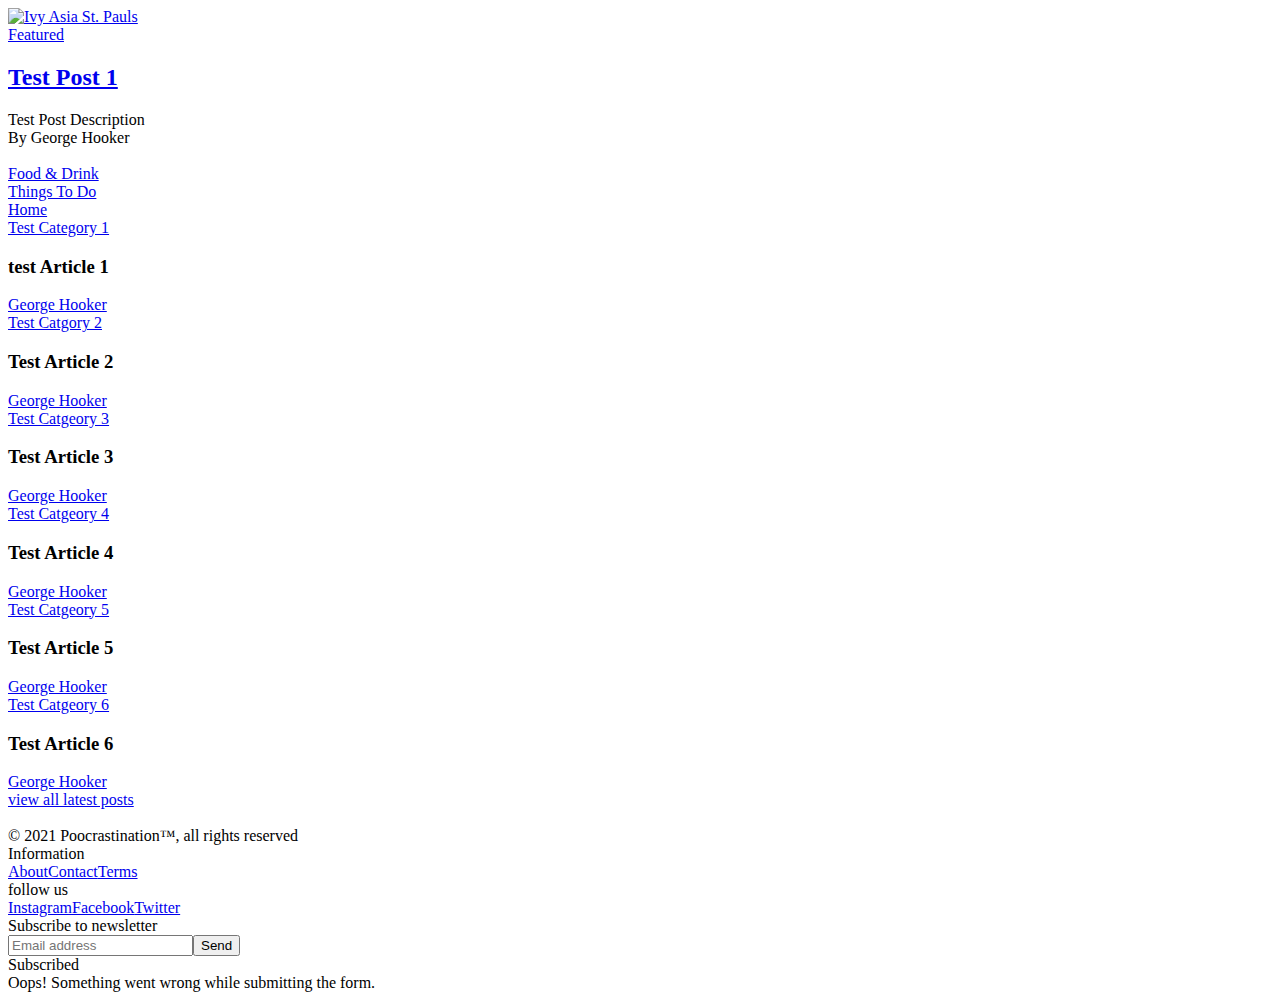
==== index.html @ 6a8b9008 "Add files via upload" ====
<!DOCTYPE html><!-- This site was created in Webflow. http://www.webflow.com --><!-- Last Published: Wed Jun 30 2021 23:43:27 GMT+0000 (Coordinated Universal Time) --><html data-wf-domain="poocrastination.webflow.io" data-wf-page="60dcc62a0e723ad956ff7307" data-wf-site="60dcc62a0e723a8a96ff7304" data-wf-status="1"><head><meta charset="utf-8"/><title>Blog template - Webflow HTML website template</title><meta content="width=device-width, initial-scale=1" name="viewport"/><meta content="Webflow" name="generator"/><link href="poocrastination.webflow.080661deb.css" rel="stylesheet" type="text/css"/><script src="https://ajax.googleapis.com/ajax/libs/webfont/1.6.26/webfont.js" type="text/javascript"></script><script type="text/javascript">WebFont.load({  google: {    families: ["Tenor Sans:regular","Source Serif Pro:regular,700","Libre Franklin:regular,600"]  }});</script><!--[if lt IE 9]><script src="https://cdnjs.cloudflare.com/ajax/libs/html5shiv/3.7.3/html5shiv.min.js" type="text/javascript"></script><![endif]--><script type="text/javascript">!function(o,c){var n=c.documentElement,t=" w-mod-";n.className+=t+"js",("ontouchstart"in o||o.DocumentTouch&&c instanceof DocumentTouch)&&(n.className+=t+"touch")}(window,document);</script><link href="https://uploads-ssl.webflow.com/60dcc62a0e723a8a96ff7304/60dcc62a0e723a8570ff733c_icon.jpg" rel="shortcut icon" type="image/x-icon"/><link href="https://uploads-ssl.webflow.com/60dcc62a0e723a8a96ff7304/60dcc62a0e723a992cff733b_webclip.jpg" rel="apple-touch-icon"/><style>
  body {
  -moz-font-feature-settings: "liga" on;
  -moz-osx-font-smoothing: grayscale;
  -webkit-font-smoothing: antialiased;
  font-feature-settings: "liga" on;
  text-rendering: optimizeLegibility;
}
</style></head><body class="body"><div class="top-post"><div class="container"><div class="posts-wrapper cc-top-post"><div class="w-dyn-list"><div role="list" class="w-dyn-items"><div role="listitem" class="top-post-item w-dyn-item"><a href="/posts/japan-house-opens" class="top-post-image w-inline-block"><img sizes="(max-width: 479px) 92vw, (max-width: 703px) 91vw, (max-width: 991px) 640px, 541.328125px" srcset="https://uploads-ssl.webflow.com/60dcc62a0e723a8a96ff7304/60dcc62a0e723a03a2ff733a_IvyAsia1-p-500.jpeg 500w, https://uploads-ssl.webflow.com/60dcc62a0e723a8a96ff7304/60dcc62a0e723a03a2ff733a_IvyAsia1.jpg 640w" src="https://uploads-ssl.webflow.com/60dcc62a0e723a8a96ff7304/60dcc62a0e723a03a2ff733a_IvyAsia1.jpg" alt="Ivy Asia St. Pauls" class="post-image"/></a><div class="top-post-text"><a href="#" class="category-link">Featured</a><a href="/posts/japan-house-opens" class="top-post-link-block w-inline-block"><h2 class="h2">Test Post 1</h2></a><div class="post-short-text">Test Post Description</div><div class="post-author-text"><div class="post-author cc-top-margin">By George Hooker</div></div></div></div></div></div></div></div><div data-collapse="medium" data-animation="default" data-duration="400" role="banner" class="navigation-2 w-nav"><div class="navigation-container-2"><a href="https://poocrastination.webflow.io" class="logo w-inline-block"><img src="https://uploads-ssl.webflow.com/60dcc62a0e723a8a96ff7304/60dce88c7015a21890e39d3d_Poocrastination-logo.png" width="251" sizes="(max-width: 479px) 60vw, 251px" srcset="https://uploads-ssl.webflow.com/60dcc62a0e723a8a96ff7304/60dce88c7015a21890e39d3d_Poocrastination-logo-p-500.png 500w, https://uploads-ssl.webflow.com/60dcc62a0e723a8a96ff7304/60dce88c7015a21890e39d3d_Poocrastination-logo.png 850w" alt="" class="image-logo"/></a><nav role="navigation" class="nav-menu-2 w-nav-menu"><a href="/about" class="navigation-link-2 w-inline-block"><div class="navigation-link-text-2">Food &amp; Drink</div></a><a href="/" aria-current="page" class="navigation-link-2 w-inline-block w--current"><div class="navigation-link-text-2">Things To Do</div></a><a href="/latest-posts" class="navigation-link-2 w-inline-block"><div class="navigation-link-text-2">Home</div></a></nav><div class="menu-button w-nav-button"><div class="icon-2 w-icon-nav-menu"></div></div></div></div></div><div class="separator"><div class="separator-container"><div class="line-color"></div></div></div><section id="cards-section" class="cards-section"><div class="centered-container w-container"><div class="cards-grid-container"><div id="w-node-_83752ef1-4dfc-49ae-f504-e3828f103bce-56ff7307"><div class="cards-image-mask"><img src="https://uploads-ssl.webflow.com/60dcc62a0e723a8a96ff7304/60dcc62a0e723aa7c1ff7321_image-small-2.jpg" sizes="(max-width: 767px) 92vw, 30vw" srcset="https://uploads-ssl.webflow.com/60dcc62a0e723a8a96ff7304/60dcc62a0e723aa7c1ff7321_image-small-2-p-500.jpeg 500w, https://uploads-ssl.webflow.com/60dcc62a0e723a8a96ff7304/60dcc62a0e723aa7c1ff7321_image-small-2-p-1080.jpeg 1080w, https://uploads-ssl.webflow.com/60dcc62a0e723a8a96ff7304/60dcc62a0e723aa7c1ff7321_image-small-2.jpg 1260w" alt="" class="cards-image"/><a href="#" class="category-link">Test Category 1</a><h3 class="heading-4">test Article 1</h3><a href="#" class="post-author">George Hooker</a></div></div><div id="w-node-_83752ef1-4dfc-49ae-f504-e3828f103bd5-56ff7307"><div class="cards-image-mask"><img src="https://uploads-ssl.webflow.com/60dcc62a0e723a8a96ff7304/60dcc62a0e723aa7c1ff7321_image-small-2.jpg" sizes="(max-width: 767px) 92vw, 30vw" srcset="https://uploads-ssl.webflow.com/60dcc62a0e723a8a96ff7304/60dcc62a0e723aa7c1ff7321_image-small-2-p-500.jpeg 500w, https://uploads-ssl.webflow.com/60dcc62a0e723a8a96ff7304/60dcc62a0e723aa7c1ff7321_image-small-2-p-1080.jpeg 1080w, https://uploads-ssl.webflow.com/60dcc62a0e723a8a96ff7304/60dcc62a0e723aa7c1ff7321_image-small-2.jpg 1260w" alt="" class="cards-image"/><a href="#" class="category-link">Test Catgory 2</a><h3 class="heading-4">Test Article 2</h3><a href="#" class="post-author">George Hooker</a></div></div><div id="w-node-_83752ef1-4dfc-49ae-f504-e3828f103bdc-56ff7307"><div class="cards-image-mask"><img src="https://uploads-ssl.webflow.com/60dcc62a0e723a8a96ff7304/60dcc62a0e723aa7c1ff7321_image-small-2.jpg" sizes="(max-width: 767px) 92vw, 30vw" srcset="https://uploads-ssl.webflow.com/60dcc62a0e723a8a96ff7304/60dcc62a0e723aa7c1ff7321_image-small-2-p-500.jpeg 500w, https://uploads-ssl.webflow.com/60dcc62a0e723a8a96ff7304/60dcc62a0e723aa7c1ff7321_image-small-2-p-1080.jpeg 1080w, https://uploads-ssl.webflow.com/60dcc62a0e723a8a96ff7304/60dcc62a0e723aa7c1ff7321_image-small-2.jpg 1260w" alt="" class="cards-image"/><a href="#" class="category-link">Test Catgeory 3</a><h3 class="heading-4">Test Article 3</h3><a href="#" class="post-author">George Hooker</a></div></div><div id="w-node-_28b370a0-cf46-4407-ecf3-55ed01f95457-56ff7307"><div class="cards-image-mask"><img src="https://uploads-ssl.webflow.com/60dcc62a0e723a8a96ff7304/60dcc62a0e723aa7c1ff7321_image-small-2.jpg" sizes="(max-width: 767px) 92vw, 30vw" srcset="https://uploads-ssl.webflow.com/60dcc62a0e723a8a96ff7304/60dcc62a0e723aa7c1ff7321_image-small-2-p-500.jpeg 500w, https://uploads-ssl.webflow.com/60dcc62a0e723a8a96ff7304/60dcc62a0e723aa7c1ff7321_image-small-2-p-1080.jpeg 1080w, https://uploads-ssl.webflow.com/60dcc62a0e723a8a96ff7304/60dcc62a0e723aa7c1ff7321_image-small-2.jpg 1260w" alt="" class="cards-image"/><a href="#" class="category-link">Test Catgeory 4</a><h3 class="heading-4">Test Article 4</h3><a href="#" class="post-author">George Hooker</a></div></div><div id="w-node-_514b933f-a474-4389-c34d-29e2836ff763-56ff7307"><div class="cards-image-mask"><img src="https://uploads-ssl.webflow.com/60dcc62a0e723a8a96ff7304/60dcc62a0e723aa7c1ff7321_image-small-2.jpg" sizes="(max-width: 767px) 92vw, 30vw" srcset="https://uploads-ssl.webflow.com/60dcc62a0e723a8a96ff7304/60dcc62a0e723aa7c1ff7321_image-small-2-p-500.jpeg 500w, https://uploads-ssl.webflow.com/60dcc62a0e723a8a96ff7304/60dcc62a0e723aa7c1ff7321_image-small-2-p-1080.jpeg 1080w, https://uploads-ssl.webflow.com/60dcc62a0e723a8a96ff7304/60dcc62a0e723aa7c1ff7321_image-small-2.jpg 1260w" alt="" class="cards-image"/><a href="#" class="category-link">Test Catgeory 5</a><h3 class="heading-4">Test Article 5</h3><a href="#" class="post-author">George Hooker</a></div></div><div id="w-node-_43a42bd7-e3af-5204-b5bc-c7f6e7f3ed0a-56ff7307"><div class="cards-image-mask"><img src="https://uploads-ssl.webflow.com/60dcc62a0e723a8a96ff7304/60dcc62a0e723aa7c1ff7321_image-small-2.jpg" sizes="(max-width: 767px) 92vw, 30vw" srcset="https://uploads-ssl.webflow.com/60dcc62a0e723a8a96ff7304/60dcc62a0e723aa7c1ff7321_image-small-2-p-500.jpeg 500w, https://uploads-ssl.webflow.com/60dcc62a0e723a8a96ff7304/60dcc62a0e723aa7c1ff7321_image-small-2-p-1080.jpeg 1080w, https://uploads-ssl.webflow.com/60dcc62a0e723a8a96ff7304/60dcc62a0e723aa7c1ff7321_image-small-2.jpg 1260w" alt="" class="cards-image"/><a href="#" class="category-link">Test Catgeory 6</a><h3 class="heading-4">Test Article 6</h3><a href="#" class="post-author">George Hooker</a></div></div></div></div><div class="container-2 w-container"><a href="/latest-posts" class="button w-button">view all latest posts</a></div></section><div class="separator"><div class="separator-container"><div class="line-color"></div></div></div><div class="footer"><div class="container-footer"><div class="container"><div class="top-section"><a href="#" class="logo cc-footer w-inline-block"><img src="https://uploads-ssl.webflow.com/60dcc62a0e723a8a96ff7304/60dce88c7015a21890e39d3d_Poocrastination-logo.png" width="296" sizes="(max-width: 479px) 69vw, (max-width: 767px) 43vw, 296px" srcset="https://uploads-ssl.webflow.com/60dcc62a0e723a8a96ff7304/60dce88c7015a21890e39d3d_Poocrastination-logo-p-500.png 500w, https://uploads-ssl.webflow.com/60dcc62a0e723a8a96ff7304/60dce88c7015a21890e39d3d_Poocrastination-logo.png 850w" alt="" class="logo"/></a><div class="footer-small-text">© 2021 Poocrastination™, all rights reserved</div></div></div><div class="separator-footer"><div class="separator-color footer-line"></div></div><div class="container"><div class="bottom"><div class="bottom-1"><div class="footer-categories"></div></div><div class="bottom-2"><div class="footer-links-container"><div class="footer-links"><div class="footer-title-text">Information</div><div class="footer-links-inner"><a href="/about" class="nav-link white">About</a><a href="http://blog-b132a3.webflow.io/about#contact" class="nav-link white">Contact</a><a href="#" class="nav-link white">Terms</a></div></div><div class="footer-links"><div class="footer-title-text">follow us</div><div class="footer-links-inner"><a href="#" class="nav-link white">Instagram</a><a href="#" class="nav-link white">Facebook</a><a href="#" class="nav-link white">Twitter</a></div></div><div class="footer-newsletter"><div class="footer-title-text">Subscribe to newsletter</div><div class="form-block w-form"><form id="email-form" name="email-form" data-name="Email Form" class="form"><input type="email" class="text-field w-input" maxlength="256" name="Email-3" data-name="Email 3" placeholder="Email address" id="Email-3" required=""/><input type="submit" value="Send" data-wait="Please wait..." class="submit-button w-button"/></form><div class="success-message w-form-done"><div class="text-block">Subscribed</div></div><div class="w-form-fail"><div>Oops! Something went wrong while submitting the form.</div></div></div></div></div></div></div></div></div></div></body></html>
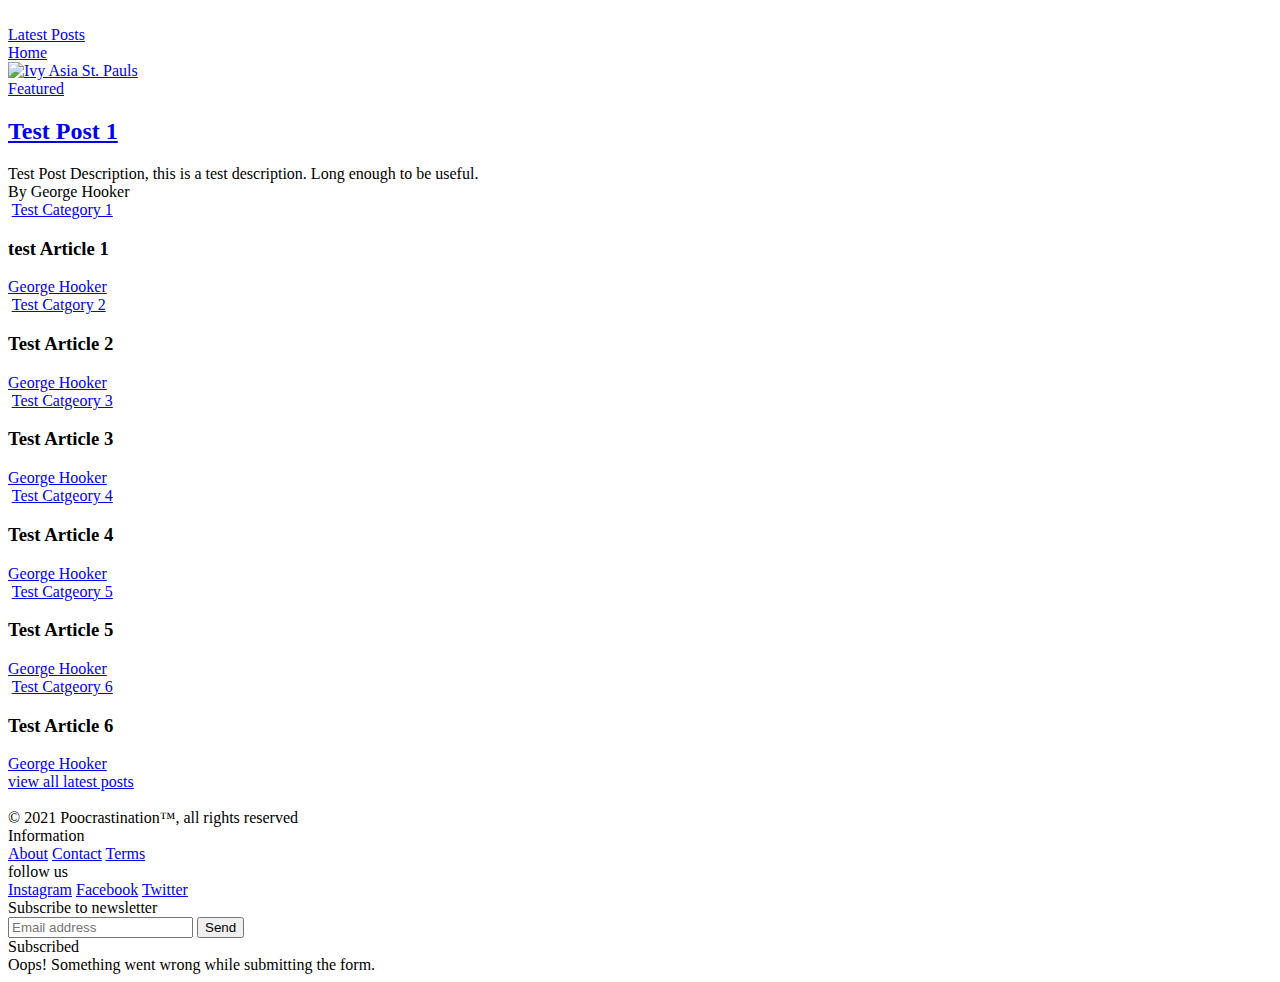
==== commit 495910b4: "Add files via upload" ====
--- a/index.html
+++ b/index.html
@@ -1,9 +1,212 @@
-<!DOCTYPE html><!-- This site was created in Webflow. http://www.webflow.com --><!-- Last Published: Wed Jun 30 2021 23:43:27 GMT+0000 (Coordinated Universal Time) --><html data-wf-domain="poocrastination.webflow.io" data-wf-page="60dcc62a0e723ad956ff7307" data-wf-site="60dcc62a0e723a8a96ff7304" data-wf-status="1"><head><meta charset="utf-8"/><title>Blog template - Webflow HTML website template</title><meta content="width=device-width, initial-scale=1" name="viewport"/><meta content="Webflow" name="generator"/><link href="poocrastination.webflow.080661deb.css" rel="stylesheet" type="text/css"/><script src="https://ajax.googleapis.com/ajax/libs/webfont/1.6.26/webfont.js" type="text/javascript"></script><script type="text/javascript">WebFont.load({  google: {    families: ["Tenor Sans:regular","Source Serif Pro:regular,700","Libre Franklin:regular,600"]  }});</script><!--[if lt IE 9]><script src="https://cdnjs.cloudflare.com/ajax/libs/html5shiv/3.7.3/html5shiv.min.js" type="text/javascript"></script><![endif]--><script type="text/javascript">!function(o,c){var n=c.documentElement,t=" w-mod-";n.className+=t+"js",("ontouchstart"in o||o.DocumentTouch&&c instanceof DocumentTouch)&&(n.className+=t+"touch")}(window,document);</script><link href="https://uploads-ssl.webflow.com/60dcc62a0e723a8a96ff7304/60dcc62a0e723a8570ff733c_icon.jpg" rel="shortcut icon" type="image/x-icon"/><link href="https://uploads-ssl.webflow.com/60dcc62a0e723a8a96ff7304/60dcc62a0e723a992cff733b_webclip.jpg" rel="apple-touch-icon"/><style>
-  body {
-  -moz-font-feature-settings: "liga" on;
-  -moz-osx-font-smoothing: grayscale;
-  -webkit-font-smoothing: antialiased;
-  font-feature-settings: "liga" on;
-  text-rendering: optimizeLegibility;
-}
-</style></head><body class="body"><div class="top-post"><div class="container"><div class="posts-wrapper cc-top-post"><div class="w-dyn-list"><div role="list" class="w-dyn-items"><div role="listitem" class="top-post-item w-dyn-item"><a href="/posts/japan-house-opens" class="top-post-image w-inline-block"><img sizes="(max-width: 479px) 92vw, (max-width: 703px) 91vw, (max-width: 991px) 640px, 541.328125px" srcset="https://uploads-ssl.webflow.com/60dcc62a0e723a8a96ff7304/60dcc62a0e723a03a2ff733a_IvyAsia1-p-500.jpeg 500w, https://uploads-ssl.webflow.com/60dcc62a0e723a8a96ff7304/60dcc62a0e723a03a2ff733a_IvyAsia1.jpg 640w" src="https://uploads-ssl.webflow.com/60dcc62a0e723a8a96ff7304/60dcc62a0e723a03a2ff733a_IvyAsia1.jpg" alt="Ivy Asia St. Pauls" class="post-image"/></a><div class="top-post-text"><a href="#" class="category-link">Featured</a><a href="/posts/japan-house-opens" class="top-post-link-block w-inline-block"><h2 class="h2">Test Post 1</h2></a><div class="post-short-text">Test Post Description</div><div class="post-author-text"><div class="post-author cc-top-margin">By George Hooker</div></div></div></div></div></div></div></div><div data-collapse="medium" data-animation="default" data-duration="400" role="banner" class="navigation-2 w-nav"><div class="navigation-container-2"><a href="https://poocrastination.webflow.io" class="logo w-inline-block"><img src="https://uploads-ssl.webflow.com/60dcc62a0e723a8a96ff7304/60dce88c7015a21890e39d3d_Poocrastination-logo.png" width="251" sizes="(max-width: 479px) 60vw, 251px" srcset="https://uploads-ssl.webflow.com/60dcc62a0e723a8a96ff7304/60dce88c7015a21890e39d3d_Poocrastination-logo-p-500.png 500w, https://uploads-ssl.webflow.com/60dcc62a0e723a8a96ff7304/60dce88c7015a21890e39d3d_Poocrastination-logo.png 850w" alt="" class="image-logo"/></a><nav role="navigation" class="nav-menu-2 w-nav-menu"><a href="/about" class="navigation-link-2 w-inline-block"><div class="navigation-link-text-2">Food &amp; Drink</div></a><a href="/" aria-current="page" class="navigation-link-2 w-inline-block w--current"><div class="navigation-link-text-2">Things To Do</div></a><a href="/latest-posts" class="navigation-link-2 w-inline-block"><div class="navigation-link-text-2">Home</div></a></nav><div class="menu-button w-nav-button"><div class="icon-2 w-icon-nav-menu"></div></div></div></div></div><div class="separator"><div class="separator-container"><div class="line-color"></div></div></div><section id="cards-section" class="cards-section"><div class="centered-container w-container"><div class="cards-grid-container"><div id="w-node-_83752ef1-4dfc-49ae-f504-e3828f103bce-56ff7307"><div class="cards-image-mask"><img src="https://uploads-ssl.webflow.com/60dcc62a0e723a8a96ff7304/60dcc62a0e723aa7c1ff7321_image-small-2.jpg" sizes="(max-width: 767px) 92vw, 30vw" srcset="https://uploads-ssl.webflow.com/60dcc62a0e723a8a96ff7304/60dcc62a0e723aa7c1ff7321_image-small-2-p-500.jpeg 500w, https://uploads-ssl.webflow.com/60dcc62a0e723a8a96ff7304/60dcc62a0e723aa7c1ff7321_image-small-2-p-1080.jpeg 1080w, https://uploads-ssl.webflow.com/60dcc62a0e723a8a96ff7304/60dcc62a0e723aa7c1ff7321_image-small-2.jpg 1260w" alt="" class="cards-image"/><a href="#" class="category-link">Test Category 1</a><h3 class="heading-4">test Article 1</h3><a href="#" class="post-author">George Hooker</a></div></div><div id="w-node-_83752ef1-4dfc-49ae-f504-e3828f103bd5-56ff7307"><div class="cards-image-mask"><img src="https://uploads-ssl.webflow.com/60dcc62a0e723a8a96ff7304/60dcc62a0e723aa7c1ff7321_image-small-2.jpg" sizes="(max-width: 767px) 92vw, 30vw" srcset="https://uploads-ssl.webflow.com/60dcc62a0e723a8a96ff7304/60dcc62a0e723aa7c1ff7321_image-small-2-p-500.jpeg 500w, https://uploads-ssl.webflow.com/60dcc62a0e723a8a96ff7304/60dcc62a0e723aa7c1ff7321_image-small-2-p-1080.jpeg 1080w, https://uploads-ssl.webflow.com/60dcc62a0e723a8a96ff7304/60dcc62a0e723aa7c1ff7321_image-small-2.jpg 1260w" alt="" class="cards-image"/><a href="#" class="category-link">Test Catgory 2</a><h3 class="heading-4">Test Article 2</h3><a href="#" class="post-author">George Hooker</a></div></div><div id="w-node-_83752ef1-4dfc-49ae-f504-e3828f103bdc-56ff7307"><div class="cards-image-mask"><img src="https://uploads-ssl.webflow.com/60dcc62a0e723a8a96ff7304/60dcc62a0e723aa7c1ff7321_image-small-2.jpg" sizes="(max-width: 767px) 92vw, 30vw" srcset="https://uploads-ssl.webflow.com/60dcc62a0e723a8a96ff7304/60dcc62a0e723aa7c1ff7321_image-small-2-p-500.jpeg 500w, https://uploads-ssl.webflow.com/60dcc62a0e723a8a96ff7304/60dcc62a0e723aa7c1ff7321_image-small-2-p-1080.jpeg 1080w, https://uploads-ssl.webflow.com/60dcc62a0e723a8a96ff7304/60dcc62a0e723aa7c1ff7321_image-small-2.jpg 1260w" alt="" class="cards-image"/><a href="#" class="category-link">Test Catgeory 3</a><h3 class="heading-4">Test Article 3</h3><a href="#" class="post-author">George Hooker</a></div></div><div id="w-node-_28b370a0-cf46-4407-ecf3-55ed01f95457-56ff7307"><div class="cards-image-mask"><img src="https://uploads-ssl.webflow.com/60dcc62a0e723a8a96ff7304/60dcc62a0e723aa7c1ff7321_image-small-2.jpg" sizes="(max-width: 767px) 92vw, 30vw" srcset="https://uploads-ssl.webflow.com/60dcc62a0e723a8a96ff7304/60dcc62a0e723aa7c1ff7321_image-small-2-p-500.jpeg 500w, https://uploads-ssl.webflow.com/60dcc62a0e723a8a96ff7304/60dcc62a0e723aa7c1ff7321_image-small-2-p-1080.jpeg 1080w, https://uploads-ssl.webflow.com/60dcc62a0e723a8a96ff7304/60dcc62a0e723aa7c1ff7321_image-small-2.jpg 1260w" alt="" class="cards-image"/><a href="#" class="category-link">Test Catgeory 4</a><h3 class="heading-4">Test Article 4</h3><a href="#" class="post-author">George Hooker</a></div></div><div id="w-node-_514b933f-a474-4389-c34d-29e2836ff763-56ff7307"><div class="cards-image-mask"><img src="https://uploads-ssl.webflow.com/60dcc62a0e723a8a96ff7304/60dcc62a0e723aa7c1ff7321_image-small-2.jpg" sizes="(max-width: 767px) 92vw, 30vw" srcset="https://uploads-ssl.webflow.com/60dcc62a0e723a8a96ff7304/60dcc62a0e723aa7c1ff7321_image-small-2-p-500.jpeg 500w, https://uploads-ssl.webflow.com/60dcc62a0e723a8a96ff7304/60dcc62a0e723aa7c1ff7321_image-small-2-p-1080.jpeg 1080w, https://uploads-ssl.webflow.com/60dcc62a0e723a8a96ff7304/60dcc62a0e723aa7c1ff7321_image-small-2.jpg 1260w" alt="" class="cards-image"/><a href="#" class="category-link">Test Catgeory 5</a><h3 class="heading-4">Test Article 5</h3><a href="#" class="post-author">George Hooker</a></div></div><div id="w-node-_43a42bd7-e3af-5204-b5bc-c7f6e7f3ed0a-56ff7307"><div class="cards-image-mask"><img src="https://uploads-ssl.webflow.com/60dcc62a0e723a8a96ff7304/60dcc62a0e723aa7c1ff7321_image-small-2.jpg" sizes="(max-width: 767px) 92vw, 30vw" srcset="https://uploads-ssl.webflow.com/60dcc62a0e723a8a96ff7304/60dcc62a0e723aa7c1ff7321_image-small-2-p-500.jpeg 500w, https://uploads-ssl.webflow.com/60dcc62a0e723a8a96ff7304/60dcc62a0e723aa7c1ff7321_image-small-2-p-1080.jpeg 1080w, https://uploads-ssl.webflow.com/60dcc62a0e723a8a96ff7304/60dcc62a0e723aa7c1ff7321_image-small-2.jpg 1260w" alt="" class="cards-image"/><a href="#" class="category-link">Test Catgeory 6</a><h3 class="heading-4">Test Article 6</h3><a href="#" class="post-author">George Hooker</a></div></div></div></div><div class="container-2 w-container"><a href="/latest-posts" class="button w-button">view all latest posts</a></div></section><div class="separator"><div class="separator-container"><div class="line-color"></div></div></div><div class="footer"><div class="container-footer"><div class="container"><div class="top-section"><a href="#" class="logo cc-footer w-inline-block"><img src="https://uploads-ssl.webflow.com/60dcc62a0e723a8a96ff7304/60dce88c7015a21890e39d3d_Poocrastination-logo.png" width="296" sizes="(max-width: 479px) 69vw, (max-width: 767px) 43vw, 296px" srcset="https://uploads-ssl.webflow.com/60dcc62a0e723a8a96ff7304/60dce88c7015a21890e39d3d_Poocrastination-logo-p-500.png 500w, https://uploads-ssl.webflow.com/60dcc62a0e723a8a96ff7304/60dce88c7015a21890e39d3d_Poocrastination-logo.png 850w" alt="" class="logo"/></a><div class="footer-small-text">© 2021 Poocrastination™, all rights reserved</div></div></div><div class="separator-footer"><div class="separator-color footer-line"></div></div><div class="container"><div class="bottom"><div class="bottom-1"><div class="footer-categories"></div></div><div class="bottom-2"><div class="footer-links-container"><div class="footer-links"><div class="footer-title-text">Information</div><div class="footer-links-inner"><a href="/about" class="nav-link white">About</a><a href="http://blog-b132a3.webflow.io/about#contact" class="nav-link white">Contact</a><a href="#" class="nav-link white">Terms</a></div></div><div class="footer-links"><div class="footer-title-text">follow us</div><div class="footer-links-inner"><a href="#" class="nav-link white">Instagram</a><a href="#" class="nav-link white">Facebook</a><a href="#" class="nav-link white">Twitter</a></div></div><div class="footer-newsletter"><div class="footer-title-text">Subscribe to newsletter</div><div class="form-block w-form"><form id="email-form" name="email-form" data-name="Email Form" class="form"><input type="email" class="text-field w-input" maxlength="256" name="Email-3" data-name="Email 3" placeholder="Email address" id="Email-3" required=""/><input type="submit" value="Send" data-wait="Please wait..." class="submit-button w-button"/></form><div class="success-message w-form-done"><div class="text-block">Subscribed</div></div><div class="w-form-fail"><div>Oops! Something went wrong while submitting the form.</div></div></div></div></div></div></div></div></div></div></body></html>+<!DOCTYPE html>
+<!-- This site was created in Webflow. http://www.webflow.com -->
+<!-- Last Published: Sat Jul 03 2021 00:48:20 GMT+0000 (Coordinated Universal Time) -->
+<html data-wf-domain="poocrastination.webflow.io" data-wf-page="60dcc62a0e723ad956ff7307" data-wf-site="60dcc62a0e723a8a96ff7304" data-wf-status="1">
+    <head>
+        <meta charset="utf-8"/>
+        <title>Blog template - Webflow HTML website template</title>
+        <meta content="width=device-width, initial-scale=1" name="viewport"/>
+        <meta content="Webflow" name="generator"/>
+        <link href="poocrastination.webflow.6a23d253e.css" rel="stylesheet" type="text/css"/>
+        <script src="https://ajax.googleapis.com/ajax/libs/webfont/1.6.26/webfont.js" type="text/javascript"></script>
+        <script type="text/javascript">
+            WebFont.load({
+                google: {
+                    families: ["Tenor Sans:regular", "Source Serif Pro:regular,700", "Libre Franklin:regular,600"]
+                }
+            });
+        </script>
+        <!--[if lt IE 9]><script src="https://cdnjs.cloudflare.com/ajax/libs/html5shiv/3.7.3/html5shiv.min.js" type="text/javascript"></script><![endif]-->
+        <script type="text/javascript">
+            !function(o, c) {
+                var n = c.documentElement
+                  , t = " w-mod-";
+                n.className += t + "js",
+                ("ontouchstart"in o || o.DocumentTouch && c instanceof DocumentTouch) && (n.className += t + "touch")
+            }(window, document);
+        </script>
+        <link href="https://uploads-ssl.webflow.com/60dcc62a0e723a8a96ff7304/60dcc62a0e723a8570ff733c_icon.jpg" rel="shortcut icon" type="image/x-icon"/>
+        <link href="https://uploads-ssl.webflow.com/60dcc62a0e723a8a96ff7304/60dcc62a0e723a992cff733b_webclip.jpg" rel="apple-touch-icon"/>
+        <style>
+            body {
+                -moz-font-feature-settings: "liga" on;
+                -moz-osx-font-smoothing: grayscale;
+                -webkit-font-smoothing: antialiased;
+                font-feature-settings: "liga" on;
+                text-rendering: optimizeLegibility;
+            }
+        </style>
+    </head>
+    <body class="body">
+        <div data-collapse="medium" data-animation="default" data-duration="400" role="banner" class="navigation-2 w-nav">
+            <div class="navigation-container-2">
+                <a href="https://poocrastination.webflow.io" class="logo w-inline-block">
+                    <img src="https://uploads-ssl.webflow.com/60dcc62a0e723a8a96ff7304/60df96e797507e08d31c4e60_p-logo.png" width="251" sizes="(max-width: 479px) 60vw, 251px" srcset="https://uploads-ssl.webflow.com/60dcc62a0e723a8a96ff7304/60df96e797507e08d31c4e60_p-logo-p-500.png 500w, https://uploads-ssl.webflow.com/60dcc62a0e723a8a96ff7304/60df96e797507e08d31c4e60_p-logo.png 850w" alt="" class="image-logo"/>
+                </a>
+                <nav role="navigation" class="nav-menu-2 w-nav-menu">
+                    <a href="/about" class="navigation-link-2 w-inline-block">
+                        <div class="navigation-link-text-2">Latest Posts</div>
+                    </a>
+                    <a href="/latest-posts" class="navigation-link-2 w-inline-block">
+                        <div class="navigation-link-text-2">Home</div>
+                    </a>
+                </nav>
+                <div class="menu-button w-nav-button">
+                    <div class="icon-2 w-icon-nav-menu"></div>
+                </div>
+            </div>
+        </div>
+        <div class="top-post">
+            <div class="container">
+                <div class="posts-wrapper cc-top-post">
+                    <div class="collection-list-wrapper-8 w-dyn-list">
+                        <div role="list" class="w-dyn-items">
+                            <div role="listitem" class="top-post-item w-dyn-item">
+                                <a href="https://poocrastination.github.io/posts/test-1" class="top-post-image w-inline-block">
+                                    <img sizes="(max-width: 767px) 92vw, (max-width: 991px) 94vw, 47vw" srcset="https://uploads-ssl.webflow.com/60dcc62a0e723a8a96ff7304/60dcc62a0e723aa7c1ff7321_image-small-2-p-500.jpeg 500w, https://uploads-ssl.webflow.com/60dcc62a0e723a8a96ff7304/60dcc62a0e723aa7c1ff7321_image-small-2-p-1080.jpeg 1080w, https://uploads-ssl.webflow.com/60dcc62a0e723a8a96ff7304/60dcc62a0e723aa7c1ff7321_image-small-2.jpg 1260w" src="https://uploads-ssl.webflow.com/60dcc62a0e723a8a96ff7304/60dcc62a0e723aa7c1ff7321_image-small-2.jpg" alt="Ivy Asia St. Pauls" class="post-image"/>
+                                </a>
+                                <div class="top-post-text">
+                                    <a href="#" class="category-link">Featured</a>
+                                    <a href="https://poocrastination.github.io/posts/test-1" class="top-post-link-block w-inline-block">
+                                        <h2 class="h2">Test Post 1</h2>
+                                    </a>
+                                    <div class="post-short-text">Test Post Description, this is a test description. Long enough to be useful.</div>
+                                    <div class="post-author-text">
+                                        <div class="post-author cc-top-margin">By George Hooker</div>
+                                    </div>
+                                </div>
+                            </div>
+                        </div>
+                    </div>
+                </div>
+            </div>
+        </div>
+        <div class="separator">
+            <div class="separator-container">
+                <div class="line-color"></div>
+            </div>
+        </div>
+        <section id="cards-section" class="cards-section">
+            <div class="centered-container w-container">
+                <div class="cards-grid-container">
+                    <div id="w-node-_83752ef1-4dfc-49ae-f504-e3828f103bce-56ff7307">
+                        <div class="cards-image-mask">
+                            <img src="https://uploads-ssl.webflow.com/60dcc62a0e723a8a96ff7304/60dcc62a0e723aa7c1ff7321_image-small-2.jpg" sizes="(max-width: 767px) 92vw, 30vw" srcset="https://uploads-ssl.webflow.com/60dcc62a0e723a8a96ff7304/60dcc62a0e723aa7c1ff7321_image-small-2-p-500.jpeg 500w, https://uploads-ssl.webflow.com/60dcc62a0e723a8a96ff7304/60dcc62a0e723aa7c1ff7321_image-small-2-p-1080.jpeg 1080w, https://uploads-ssl.webflow.com/60dcc62a0e723a8a96ff7304/60dcc62a0e723aa7c1ff7321_image-small-2.jpg 1260w" alt="" class="cards-image"/>
+                            <a href="#" class="category-link">Test Category 1</a>
+                            <h3 class="heading-4">test Article 1</h3>
+                            <a href="#" class="post-author">George Hooker</a>
+                        </div>
+                    </div>
+                    <div id="w-node-_83752ef1-4dfc-49ae-f504-e3828f103bd5-56ff7307">
+                        <div class="cards-image-mask">
+                            <img src="https://uploads-ssl.webflow.com/60dcc62a0e723a8a96ff7304/60dcc62a0e723aa7c1ff7321_image-small-2.jpg" sizes="(max-width: 767px) 92vw, 30vw" srcset="https://uploads-ssl.webflow.com/60dcc62a0e723a8a96ff7304/60dcc62a0e723aa7c1ff7321_image-small-2-p-500.jpeg 500w, https://uploads-ssl.webflow.com/60dcc62a0e723a8a96ff7304/60dcc62a0e723aa7c1ff7321_image-small-2-p-1080.jpeg 1080w, https://uploads-ssl.webflow.com/60dcc62a0e723a8a96ff7304/60dcc62a0e723aa7c1ff7321_image-small-2.jpg 1260w" alt="" class="cards-image"/>
+                            <a href="#" class="category-link">Test Catgory 2</a>
+                            <h3 class="heading-4">Test Article 2</h3>
+                            <a href="#" class="post-author">George Hooker</a>
+                        </div>
+                    </div>
+                    <div id="w-node-_83752ef1-4dfc-49ae-f504-e3828f103bdc-56ff7307">
+                        <div class="cards-image-mask">
+                            <img src="https://uploads-ssl.webflow.com/60dcc62a0e723a8a96ff7304/60dcc62a0e723aa7c1ff7321_image-small-2.jpg" sizes="(max-width: 767px) 92vw, 30vw" srcset="https://uploads-ssl.webflow.com/60dcc62a0e723a8a96ff7304/60dcc62a0e723aa7c1ff7321_image-small-2-p-500.jpeg 500w, https://uploads-ssl.webflow.com/60dcc62a0e723a8a96ff7304/60dcc62a0e723aa7c1ff7321_image-small-2-p-1080.jpeg 1080w, https://uploads-ssl.webflow.com/60dcc62a0e723a8a96ff7304/60dcc62a0e723aa7c1ff7321_image-small-2.jpg 1260w" alt="" class="cards-image"/>
+                            <a href="#" class="category-link">Test Catgeory 3</a>
+                            <h3 class="heading-4">Test Article 3</h3>
+                            <a href="#" class="post-author">George Hooker</a>
+                        </div>
+                    </div>
+                    <div id="w-node-_28b370a0-cf46-4407-ecf3-55ed01f95457-56ff7307">
+                        <div class="cards-image-mask">
+                            <img src="https://uploads-ssl.webflow.com/60dcc62a0e723a8a96ff7304/60dcc62a0e723aa7c1ff7321_image-small-2.jpg" sizes="(max-width: 767px) 92vw, 30vw" srcset="https://uploads-ssl.webflow.com/60dcc62a0e723a8a96ff7304/60dcc62a0e723aa7c1ff7321_image-small-2-p-500.jpeg 500w, https://uploads-ssl.webflow.com/60dcc62a0e723a8a96ff7304/60dcc62a0e723aa7c1ff7321_image-small-2-p-1080.jpeg 1080w, https://uploads-ssl.webflow.com/60dcc62a0e723a8a96ff7304/60dcc62a0e723aa7c1ff7321_image-small-2.jpg 1260w" alt="" class="cards-image"/>
+                            <a href="#" class="category-link">Test Catgeory 4</a>
+                            <h3 class="heading-4">Test Article 4</h3>
+                            <a href="#" class="post-author">George Hooker</a>
+                        </div>
+                    </div>
+                    <div id="w-node-_514b933f-a474-4389-c34d-29e2836ff763-56ff7307">
+                        <div class="cards-image-mask">
+                            <img src="https://uploads-ssl.webflow.com/60dcc62a0e723a8a96ff7304/60dcc62a0e723aa7c1ff7321_image-small-2.jpg" sizes="(max-width: 767px) 92vw, 30vw" srcset="https://uploads-ssl.webflow.com/60dcc62a0e723a8a96ff7304/60dcc62a0e723aa7c1ff7321_image-small-2-p-500.jpeg 500w, https://uploads-ssl.webflow.com/60dcc62a0e723a8a96ff7304/60dcc62a0e723aa7c1ff7321_image-small-2-p-1080.jpeg 1080w, https://uploads-ssl.webflow.com/60dcc62a0e723a8a96ff7304/60dcc62a0e723aa7c1ff7321_image-small-2.jpg 1260w" alt="" class="cards-image"/>
+                            <a href="#" class="category-link">Test Catgeory 5</a>
+                            <h3 class="heading-4">Test Article 5</h3>
+                            <a href="#" class="post-author">George Hooker</a>
+                        </div>
+                    </div>
+                    <div id="w-node-_43a42bd7-e3af-5204-b5bc-c7f6e7f3ed0a-56ff7307">
+                        <div class="cards-image-mask">
+                            <img src="https://uploads-ssl.webflow.com/60dcc62a0e723a8a96ff7304/60dcc62a0e723aa7c1ff7321_image-small-2.jpg" sizes="(max-width: 767px) 92vw, 30vw" srcset="https://uploads-ssl.webflow.com/60dcc62a0e723a8a96ff7304/60dcc62a0e723aa7c1ff7321_image-small-2-p-500.jpeg 500w, https://uploads-ssl.webflow.com/60dcc62a0e723a8a96ff7304/60dcc62a0e723aa7c1ff7321_image-small-2-p-1080.jpeg 1080w, https://uploads-ssl.webflow.com/60dcc62a0e723a8a96ff7304/60dcc62a0e723aa7c1ff7321_image-small-2.jpg 1260w" alt="" class="cards-image"/>
+                            <a href="#" class="category-link">Test Catgeory 6</a>
+                            <h3 class="heading-4">Test Article 6</h3>
+                            <a href="#" class="post-author">George Hooker</a>
+                        </div>
+                    </div>
+                </div>
+            </div>
+            <div class="container-2 w-container">
+                <a href="/latest-posts" class="button w-button">view all latest posts</a>
+            </div>
+        </section>
+        <div class="separator">
+            <div class="separator-container">
+                <div class="line-color"></div>
+            </div>
+        </div>
+        <div class="footer">
+            <div class="container-footer">
+                <div class="container">
+                    <div class="top-section">
+                        <a href="#" class="logo cc-footer w-inline-block">
+                            <img src="https://uploads-ssl.webflow.com/60dcc62a0e723a8a96ff7304/60df96e797507e08d31c4e60_p-logo.png" width="296" sizes="(max-width: 479px) 77vw, (max-width: 767px) 41vw, 296px" srcset="https://uploads-ssl.webflow.com/60dcc62a0e723a8a96ff7304/60df96e797507e08d31c4e60_p-logo-p-500.png 500w, https://uploads-ssl.webflow.com/60dcc62a0e723a8a96ff7304/60df96e797507e08d31c4e60_p-logo.png 850w" alt="" class="logo"/>
+                        </a>
+                        <div class="footer-small-text">© 2021 Poocrastination™, all rights reserved</div>
+                    </div>
+                </div>
+                <div class="separator-footer">
+                    <div class="separator-color footer-line"></div>
+                </div>
+                <div class="container">
+                    <div class="bottom">
+                        <div class="bottom-1">
+                            <div class="footer-categories"></div>
+                        </div>
+                        <div class="bottom-2">
+                            <div class="footer-links-container">
+                                <div class="footer-links">
+                                    <div class="footer-title-text">Information</div>
+                                    <div class="footer-links-inner">
+                                        <a href="/about" class="nav-link white">About</a>
+                                        <a href="http://blog-b132a3.webflow.io/about#contact" class="nav-link white">Contact</a>
+                                        <a href="#" class="nav-link white">Terms</a>
+                                    </div>
+                                </div>
+                                <div class="footer-links">
+                                    <div class="footer-title-text">follow us</div>
+                                    <div class="footer-links-inner">
+                                        <a href="#" class="nav-link white">Instagram</a>
+                                        <a href="#" class="nav-link white">Facebook</a>
+                                        <a href="#" class="nav-link white">Twitter</a>
+                                    </div>
+                                </div>
+                                <div class="footer-newsletter">
+                                    <div class="footer-title-text">Subscribe to newsletter</div>
+                                    <div class="form-block w-form">
+                                        <form id="email-form" name="email-form" data-name="Email Form" class="form">
+                                            <input type="email" class="text-field w-input" maxlength="256" name="Email-3" data-name="Email 3" placeholder="Email address" id="Email-3" required=""/>
+                                            <input type="submit" value="Send" data-wait="Please wait..." class="submit-button w-button"/>
+                                        </form>
+                                        <div class="success-message w-form-done">
+                                            <div class="text-block">Subscribed</div>
+                                        </div>
+                                        <div class="w-form-fail">
+                                            <div>Oops! Something went wrong while submitting the form.</div>
+                                        </div>
+                                    </div>
+                                </div>
+                            </div>
+                        </div>
+                    </div>
+                </div>
+            </div>
+        </div>
+        <script src="https://d3e54v103j8qbb.cloudfront.net/js/jquery-3.5.1.min.dc5e7f18c8.js?site=60dcc62a0e723a8a96ff7304" type="text/javascript" integrity="sha256-9/aliU8dGd2tb6OSsuzixeV4y/faTqgFtohetphbbj0=" crossorigin="anonymous"></script>
+        <script src="https://uploads-ssl.webflow.com/60dcc62a0e723a8a96ff7304/js/webflow.7678e7d72.js" type="text/javascript"></script>
+        <!--[if lte IE 9]><script src="//cdnjs.cloudflare.com/ajax/libs/placeholders/3.0.2/placeholders.min.js"></script><![endif]-->
+    </body>
+</html>
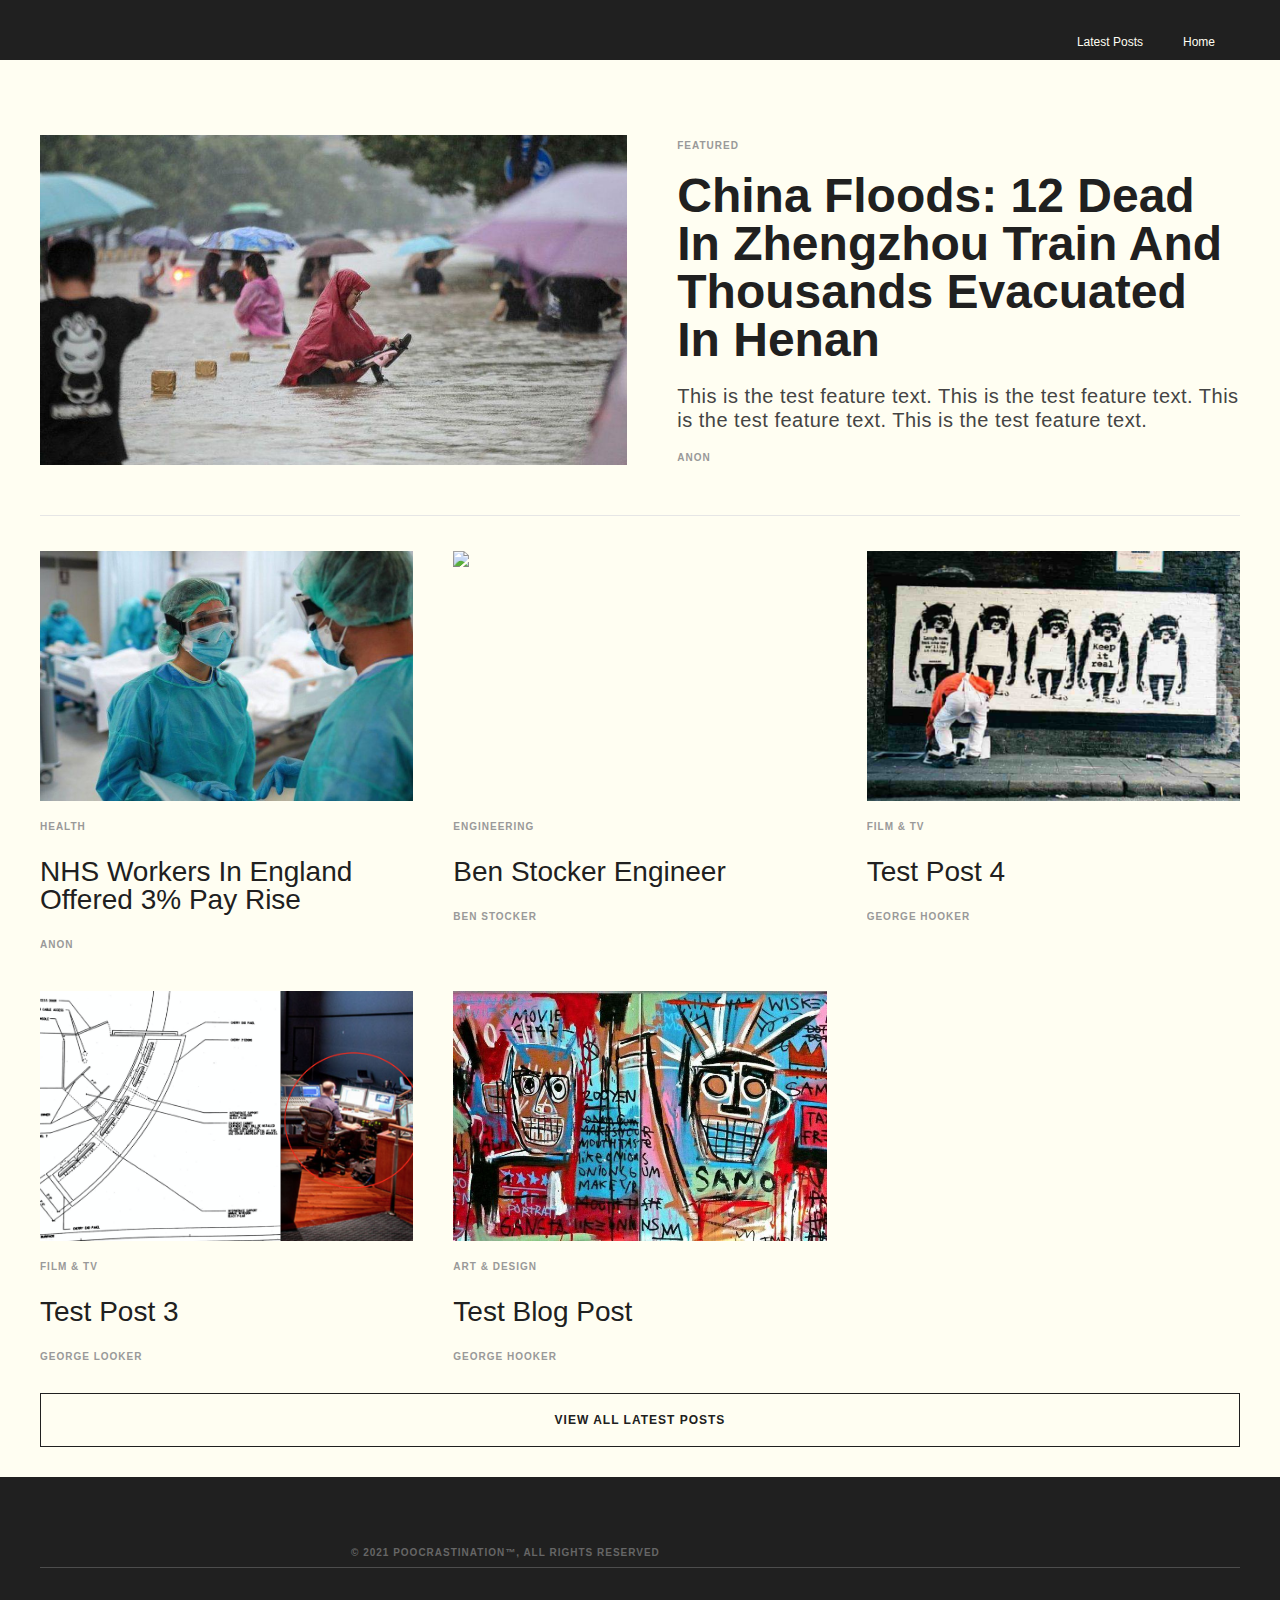
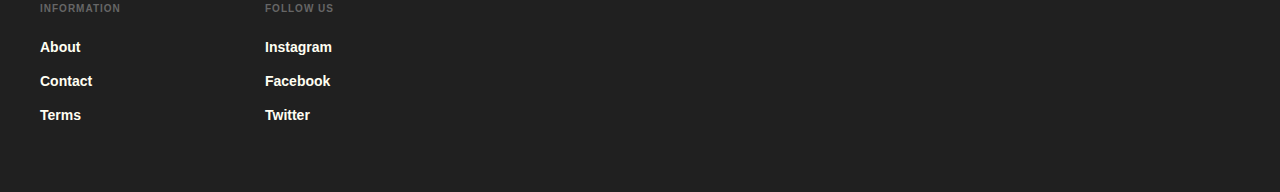
==== commit 0a93f50f: "Add files via upload" ====
--- a/index.html
+++ b/index.html
@@ -1,13 +1,13 @@
 <!DOCTYPE html>
 <!-- This site was created in Webflow. http://www.webflow.com -->
-<!-- Last Published: Sat Jul 03 2021 00:48:20 GMT+0000 (Coordinated Universal Time) -->
+<!-- Last Published: Mon Jul 19 2021 00:25:42 GMT+0000 (Coordinated Universal Time) -->
 <html data-wf-domain="poocrastination.webflow.io" data-wf-page="60dcc62a0e723ad956ff7307" data-wf-site="60dcc62a0e723a8a96ff7304" data-wf-status="1">
     <head>
         <meta charset="utf-8"/>
-        <title>Blog template - Webflow HTML website template</title>
+        <title>Poocrastination...</title>
         <meta content="width=device-width, initial-scale=1" name="viewport"/>
         <meta content="Webflow" name="generator"/>
-        <link href="poocrastination.webflow.6a23d253e.css" rel="stylesheet" type="text/css"/>
+        <link href="style.css" rel="stylesheet" type="text/css"/>
         <script src="https://ajax.googleapis.com/ajax/libs/webfont/1.6.26/webfont.js" type="text/javascript"></script>
         <script type="text/javascript">
             WebFont.load({
@@ -27,8 +27,7 @@
         </script>
         <link href="https://uploads-ssl.webflow.com/60dcc62a0e723a8a96ff7304/60dcc62a0e723a8570ff733c_icon.jpg" rel="shortcut icon" type="image/x-icon"/>
         <link href="https://uploads-ssl.webflow.com/60dcc62a0e723a8a96ff7304/60dcc62a0e723a992cff733b_webclip.jpg" rel="apple-touch-icon"/>
-        <style>
-            body {
+        <style>body {
                 -moz-font-feature-settings: "liga" on;
                 -moz-osx-font-smoothing: grayscale;
                 -webkit-font-smoothing: antialiased;
@@ -36,18 +35,19 @@
                 text-rendering: optimizeLegibility;
             }
         </style>
+        <script data-ad-client="ca-pub-7062208101844915" async src="https://pagead2.googlesyndication.com/pagead/js/adsbygoogle.js"></script>
     </head>
     <body class="body">
         <div data-collapse="medium" data-animation="default" data-duration="400" role="banner" class="navigation-2 w-nav">
             <div class="navigation-container-2">
-                <a href="https://poocrastination.webflow.io" class="logo w-inline-block">
+                <a href="index.html" class="logo w-inline-block">
                     <img src="https://uploads-ssl.webflow.com/60dcc62a0e723a8a96ff7304/60df96e797507e08d31c4e60_p-logo.png" width="251" sizes="(max-width: 479px) 60vw, 251px" srcset="https://uploads-ssl.webflow.com/60dcc62a0e723a8a96ff7304/60df96e797507e08d31c4e60_p-logo-p-500.png 500w, https://uploads-ssl.webflow.com/60dcc62a0e723a8a96ff7304/60df96e797507e08d31c4e60_p-logo.png 850w" alt="" class="image-logo"/>
                 </a>
                 <nav role="navigation" class="nav-menu-2 w-nav-menu">
-                    <a href="/about" class="navigation-link-2 w-inline-block">
+                    <a href="blog.html" class="navigation-link-2 w-inline-block">
                         <div class="navigation-link-text-2">Latest Posts</div>
                     </a>
-                    <a href="/latest-posts" class="navigation-link-2 w-inline-block">
+                    <a href="index.html" class="navigation-link-2 w-inline-block">
                         <div class="navigation-link-text-2">Home</div>
                     </a>
                 </nav>
@@ -56,103 +56,126 @@
                 </div>
             </div>
         </div>
-        <div class="top-post">
-            <div class="container">
-                <div class="posts-wrapper cc-top-post">
-                    <div class="collection-list-wrapper-8 w-dyn-list">
-                        <div role="list" class="w-dyn-items">
-                            <div role="listitem" class="top-post-item w-dyn-item">
-                                <a href="https://poocrastination.github.io/posts/test-1" class="top-post-image w-inline-block">
-                                    <img sizes="(max-width: 767px) 92vw, (max-width: 991px) 94vw, 47vw" srcset="https://uploads-ssl.webflow.com/60dcc62a0e723a8a96ff7304/60dcc62a0e723aa7c1ff7321_image-small-2-p-500.jpeg 500w, https://uploads-ssl.webflow.com/60dcc62a0e723a8a96ff7304/60dcc62a0e723aa7c1ff7321_image-small-2-p-1080.jpeg 1080w, https://uploads-ssl.webflow.com/60dcc62a0e723a8a96ff7304/60dcc62a0e723aa7c1ff7321_image-small-2.jpg 1260w" src="https://uploads-ssl.webflow.com/60dcc62a0e723a8a96ff7304/60dcc62a0e723aa7c1ff7321_image-small-2.jpg" alt="Ivy Asia St. Pauls" class="post-image"/>
-                                </a>
-                                <div class="top-post-text">
-                                    <a href="#" class="category-link">Featured</a>
-                                    <a href="https://poocrastination.github.io/posts/test-1" class="top-post-link-block w-inline-block">
-                                        <h2 class="h2">Test Post 1</h2>
-                                    </a>
-                                    <div class="post-short-text">Test Post Description, this is a test description. Long enough to be useful.</div>
-                                    <div class="post-author-text">
-                                        <div class="post-author cc-top-margin">By George Hooker</div>
-                                    </div>
-                                </div>
+
+
+
+
+                                                                                                
+<div class="top-post">
+    <div class="container">
+        <div class="posts-wrapper cc-top-post">
+            <div class="collection-list-wrapper-8 w-dyn-list">
+                <div role="list" class="w-dyn-items">
+                    <div role="listitem" class="top-post-item w-dyn-item">
+
+                        
+                        <a href="blog/china-floods.html" class="top-post-image w-inline-block">
+                            <img sizes="(max-width: 767px) 92vw, (max-width: 991px) 94vw, 47vw" src="../poocrastination/web/uploads/119508283_gettyimages-1234082668.jpg" class="post-image" alt="Ivy Asia St. Pauls"/>
+                        </a>
+                        <div class="top-post-text">
+                            <a href="#" class="featured-category-link">Featured</a>
+                            <a href="blog/china-floods.html" class="top-post-link-block w-inline-block">
+                                <h1 class="h1">China floods: 12 dead in Zhengzhou train and thousands evacuated in Henan</h1>
+                            </a>
+                            <div class="post-short-text">This is the test feature text. This is the test feature text. This is the test feature text. This is the test feature text.</div>
+                            <div class="post-author-text">
+                                <div class="post-author cc-top-margin">Anon</div>
+
+                        
                             </div>
                         </div>
                     </div>
                 </div>
             </div>
         </div>
-        <div class="separator">
-            <div class="separator-container">
-                <div class="line-color"></div>
-            </div>
-        </div>
-        <section id="cards-section" class="cards-section">
-            <div class="centered-container w-container">
-                <div class="cards-grid-container">
-                    <div id="w-node-_83752ef1-4dfc-49ae-f504-e3828f103bce-56ff7307">
-                        <div class="cards-image-mask">
-                            <img src="https://uploads-ssl.webflow.com/60dcc62a0e723a8a96ff7304/60dcc62a0e723aa7c1ff7321_image-small-2.jpg" sizes="(max-width: 767px) 92vw, 30vw" srcset="https://uploads-ssl.webflow.com/60dcc62a0e723a8a96ff7304/60dcc62a0e723aa7c1ff7321_image-small-2-p-500.jpeg 500w, https://uploads-ssl.webflow.com/60dcc62a0e723a8a96ff7304/60dcc62a0e723aa7c1ff7321_image-small-2-p-1080.jpeg 1080w, https://uploads-ssl.webflow.com/60dcc62a0e723a8a96ff7304/60dcc62a0e723aa7c1ff7321_image-small-2.jpg 1260w" alt="" class="cards-image"/>
-                            <a href="#" class="category-link">Test Category 1</a>
-                            <h3 class="heading-4">test Article 1</h3>
-                            <a href="#" class="post-author">George Hooker</a>
-                        </div>
-                    </div>
-                    <div id="w-node-_83752ef1-4dfc-49ae-f504-e3828f103bd5-56ff7307">
-                        <div class="cards-image-mask">
-                            <img src="https://uploads-ssl.webflow.com/60dcc62a0e723a8a96ff7304/60dcc62a0e723aa7c1ff7321_image-small-2.jpg" sizes="(max-width: 767px) 92vw, 30vw" srcset="https://uploads-ssl.webflow.com/60dcc62a0e723a8a96ff7304/60dcc62a0e723aa7c1ff7321_image-small-2-p-500.jpeg 500w, https://uploads-ssl.webflow.com/60dcc62a0e723a8a96ff7304/60dcc62a0e723aa7c1ff7321_image-small-2-p-1080.jpeg 1080w, https://uploads-ssl.webflow.com/60dcc62a0e723a8a96ff7304/60dcc62a0e723aa7c1ff7321_image-small-2.jpg 1260w" alt="" class="cards-image"/>
-                            <a href="#" class="category-link">Test Catgory 2</a>
-                            <h3 class="heading-4">Test Article 2</h3>
-                            <a href="#" class="post-author">George Hooker</a>
-                        </div>
-                    </div>
-                    <div id="w-node-_83752ef1-4dfc-49ae-f504-e3828f103bdc-56ff7307">
-                        <div class="cards-image-mask">
-                            <img src="https://uploads-ssl.webflow.com/60dcc62a0e723a8a96ff7304/60dcc62a0e723aa7c1ff7321_image-small-2.jpg" sizes="(max-width: 767px) 92vw, 30vw" srcset="https://uploads-ssl.webflow.com/60dcc62a0e723a8a96ff7304/60dcc62a0e723aa7c1ff7321_image-small-2-p-500.jpeg 500w, https://uploads-ssl.webflow.com/60dcc62a0e723a8a96ff7304/60dcc62a0e723aa7c1ff7321_image-small-2-p-1080.jpeg 1080w, https://uploads-ssl.webflow.com/60dcc62a0e723a8a96ff7304/60dcc62a0e723aa7c1ff7321_image-small-2.jpg 1260w" alt="" class="cards-image"/>
-                            <a href="#" class="category-link">Test Catgeory 3</a>
-                            <h3 class="heading-4">Test Article 3</h3>
-                            <a href="#" class="post-author">George Hooker</a>
-                        </div>
-                    </div>
-                    <div id="w-node-_28b370a0-cf46-4407-ecf3-55ed01f95457-56ff7307">
-                        <div class="cards-image-mask">
-                            <img src="https://uploads-ssl.webflow.com/60dcc62a0e723a8a96ff7304/60dcc62a0e723aa7c1ff7321_image-small-2.jpg" sizes="(max-width: 767px) 92vw, 30vw" srcset="https://uploads-ssl.webflow.com/60dcc62a0e723a8a96ff7304/60dcc62a0e723aa7c1ff7321_image-small-2-p-500.jpeg 500w, https://uploads-ssl.webflow.com/60dcc62a0e723a8a96ff7304/60dcc62a0e723aa7c1ff7321_image-small-2-p-1080.jpeg 1080w, https://uploads-ssl.webflow.com/60dcc62a0e723a8a96ff7304/60dcc62a0e723aa7c1ff7321_image-small-2.jpg 1260w" alt="" class="cards-image"/>
-                            <a href="#" class="category-link">Test Catgeory 4</a>
-                            <h3 class="heading-4">Test Article 4</h3>
-                            <a href="#" class="post-author">George Hooker</a>
-                        </div>
-                    </div>
-                    <div id="w-node-_514b933f-a474-4389-c34d-29e2836ff763-56ff7307">
-                        <div class="cards-image-mask">
-                            <img src="https://uploads-ssl.webflow.com/60dcc62a0e723a8a96ff7304/60dcc62a0e723aa7c1ff7321_image-small-2.jpg" sizes="(max-width: 767px) 92vw, 30vw" srcset="https://uploads-ssl.webflow.com/60dcc62a0e723a8a96ff7304/60dcc62a0e723aa7c1ff7321_image-small-2-p-500.jpeg 500w, https://uploads-ssl.webflow.com/60dcc62a0e723a8a96ff7304/60dcc62a0e723aa7c1ff7321_image-small-2-p-1080.jpeg 1080w, https://uploads-ssl.webflow.com/60dcc62a0e723a8a96ff7304/60dcc62a0e723aa7c1ff7321_image-small-2.jpg 1260w" alt="" class="cards-image"/>
-                            <a href="#" class="category-link">Test Catgeory 5</a>
-                            <h3 class="heading-4">Test Article 5</h3>
-                            <a href="#" class="post-author">George Hooker</a>
-                        </div>
-                    </div>
-                    <div id="w-node-_43a42bd7-e3af-5204-b5bc-c7f6e7f3ed0a-56ff7307">
-                        <div class="cards-image-mask">
-                            <img src="https://uploads-ssl.webflow.com/60dcc62a0e723a8a96ff7304/60dcc62a0e723aa7c1ff7321_image-small-2.jpg" sizes="(max-width: 767px) 92vw, 30vw" srcset="https://uploads-ssl.webflow.com/60dcc62a0e723a8a96ff7304/60dcc62a0e723aa7c1ff7321_image-small-2-p-500.jpeg 500w, https://uploads-ssl.webflow.com/60dcc62a0e723a8a96ff7304/60dcc62a0e723aa7c1ff7321_image-small-2-p-1080.jpeg 1080w, https://uploads-ssl.webflow.com/60dcc62a0e723a8a96ff7304/60dcc62a0e723aa7c1ff7321_image-small-2.jpg 1260w" alt="" class="cards-image"/>
-                            <a href="#" class="category-link">Test Catgeory 6</a>
-                            <h3 class="heading-4">Test Article 6</h3>
-                            <a href="#" class="post-author">George Hooker</a>
-                        </div>
-                    </div>
-                </div>
-            </div>
-            <div class="container-2 w-container">
-                <a href="/latest-posts" class="button w-button">view all latest posts</a>
-            </div>
-        </section>
-        <div class="separator">
-            <div class="separator-container">
-                <div class="line-color"></div>
-            </div>
-        </div>
-        <div class="footer">
+    </div>
+</div>
+<div class="separator">
+    <div class="separator-container">
+        <div class="line-color"></div>
+    </div>
+</div>
+
+
+<section id="cards-section" class="cards-section">
+    <div class="centered-container w-container">
+        <div class="cards-grid-container">
+           
+            
+            <div id="w-node-_83752ef1-4dfc-49ae-f504-e3828f103bce-56ff7307">
+                <div class="cards-image-mask">
+                    <a href="blog/nhs-workers-in-england-offered-3-pay-rise.html" class="w-inline-block">
+                    <img src="../poocrastination/web/uploads/119525823_18744f5f-1e52-4894-ab70-cbed91200ad1.jpg" class="cards-image"/></a>
+                    <a href="#" class="category-link">Health</a>
+                    <a href="blog/nhs-workers-in-england-offered-3-pay-rise.html" class="post-title w-inline-block">
+                    <h3 class="heading-4">NHS workers in England offered 3% pay rise</h3></a>
+                    <a href="#" class="post-author">Anon</a>
+                </div>
+            </div>
+
+            
+            <div id="w-node-_83752ef1-4dfc-49ae-f504-e3828f103bce-56ff7307">
+                <div class="cards-image-mask">
+                    <a href="blog/ben-stocker-engineer.html" class="w-inline-block">
+                    <img src="../poocrastination/web/uploads/banksy_2021-07-21-083927_kyve.jpg" class="cards-image"/></a>
+                    <a href="#" class="category-link">Engineering</a>
+                    <a href="blog/ben-stocker-engineer.html" class="post-title w-inline-block">
+                    <h3 class="heading-4">Ben Stocker Engineer</h3></a>
+                    <a href="#" class="post-author">Ben Stocker</a>
+                </div>
+            </div>
+
+            
+            <div id="w-node-_83752ef1-4dfc-49ae-f504-e3828f103bce-56ff7307">
+                <div class="cards-image-mask">
+                    <a href="blog/test-post-4.html" class="w-inline-block">
+                    <img src="../poocrastination/web/uploads/banksy.jpg" class="cards-image"/></a>
+                    <a href="#" class="category-link">Film &amp; TV</a>
+                    <a href="blog/test-post-4.html" class="post-title w-inline-block">
+                    <h3 class="heading-4">Test Post 4</h3></a>
+                    <a href="#" class="post-author">George Hooker</a>
+                </div>
+            </div>
+
+            
+            <div id="w-node-_83752ef1-4dfc-49ae-f504-e3828f103bce-56ff7307">
+                <div class="cards-image-mask">
+                    <a href="blog/test-post-3.html" class="w-inline-block">
+                    <img src="../poocrastination/web/uploads/Screenshot-2021-07-05-at-17.55.04.png" class="cards-image"/></a>
+                    <a href="#" class="category-link">FIlm &amp; TV</a>
+                    <a href="blog/test-post-3.html" class="post-title w-inline-block">
+                    <h3 class="heading-4">Test Post 3</h3></a>
+                    <a href="#" class="post-author">George Looker</a>
+                </div>
+            </div>
+
+            
+            <div id="w-node-_83752ef1-4dfc-49ae-f504-e3828f103bce-56ff7307">
+                <div class="cards-image-mask">
+                    <a href="blog/test-blog-post.html" class="w-inline-block">
+                    <img src="../poocrastination/web/uploads/s-l1600-e1591895474540-800x484.jpg" class="cards-image"/></a>
+                    <a href="#" class="category-link">Art &amp; Design</a>
+                    <a href="blog/test-blog-post.html" class="post-title w-inline-block">
+                    <h3 class="heading-4">Test Blog Post</h3></a>
+                    <a href="#" class="post-author">George Hooker</a>
+                </div>
+            </div>
+
+            
+        </div>
+    </div>
+    <div class="container-2 w-container">
+        <a href="blog.html" class="button w-button">view all latest posts</a>
+    </div>
+</section>
+
+
+
+<div class="footer">
             <div class="container-footer">
                 <div class="container">
                     <div class="top-section">
-                        <a href="#" class="logo cc-footer w-inline-block">
+                        <a href="index.html" class="logo cc-footer w-inline-block">
                             <img src="https://uploads-ssl.webflow.com/60dcc62a0e723a8a96ff7304/60df96e797507e08d31c4e60_p-logo.png" width="296" sizes="(max-width: 479px) 77vw, (max-width: 767px) 41vw, 296px" srcset="https://uploads-ssl.webflow.com/60dcc62a0e723a8a96ff7304/60df96e797507e08d31c4e60_p-logo-p-500.png 500w, https://uploads-ssl.webflow.com/60dcc62a0e723a8a96ff7304/60df96e797507e08d31c4e60_p-logo.png 850w" alt="" class="logo"/>
                         </a>
                         <div class="footer-small-text">© 2021 Poocrastination™, all rights reserved</div>
@@ -171,32 +194,17 @@
                                 <div class="footer-links">
                                     <div class="footer-title-text">Information</div>
                                     <div class="footer-links-inner">
-                                        <a href="/about" class="nav-link white">About</a>
-                                        <a href="http://blog-b132a3.webflow.io/about#contact" class="nav-link white">Contact</a>
-                                        <a href="#" class="nav-link white">Terms</a>
+                                        <a href="about.html" class="nav-link white">About</a>
+                                        <a href="index.html" class="nav-link white">Contact</a>
+                                        <a href="index.html" class="nav-link white">Terms</a>
                                     </div>
                                 </div>
                                 <div class="footer-links">
                                     <div class="footer-title-text">follow us</div>
                                     <div class="footer-links-inner">
-                                        <a href="#" class="nav-link white">Instagram</a>
-                                        <a href="#" class="nav-link white">Facebook</a>
-                                        <a href="#" class="nav-link white">Twitter</a>
-                                    </div>
-                                </div>
-                                <div class="footer-newsletter">
-                                    <div class="footer-title-text">Subscribe to newsletter</div>
-                                    <div class="form-block w-form">
-                                        <form id="email-form" name="email-form" data-name="Email Form" class="form">
-                                            <input type="email" class="text-field w-input" maxlength="256" name="Email-3" data-name="Email 3" placeholder="Email address" id="Email-3" required=""/>
-                                            <input type="submit" value="Send" data-wait="Please wait..." class="submit-button w-button"/>
-                                        </form>
-                                        <div class="success-message w-form-done">
-                                            <div class="text-block">Subscribed</div>
-                                        </div>
-                                        <div class="w-form-fail">
-                                            <div>Oops! Something went wrong while submitting the form.</div>
-                                        </div>
+                                        <a href="index.html" class="nav-link white">Instagram</a>
+                                        <a href="index.html" class="nav-link white">Facebook</a>
+                                        <a href="index.html" class="nav-link white">Twitter</a>
                                     </div>
                                 </div>
                             </div>
@@ -205,8 +213,7 @@
                 </div>
             </div>
         </div>
-        <script src="https://d3e54v103j8qbb.cloudfront.net/js/jquery-3.5.1.min.dc5e7f18c8.js?site=60dcc62a0e723a8a96ff7304" type="text/javascript" integrity="sha256-9/aliU8dGd2tb6OSsuzixeV4y/faTqgFtohetphbbj0=" crossorigin="anonymous"></script>
-        <script src="https://uploads-ssl.webflow.com/60dcc62a0e723a8a96ff7304/js/webflow.7678e7d72.js" type="text/javascript"></script>
-        <!--[if lte IE 9]><script src="//cdnjs.cloudflare.com/ajax/libs/placeholders/3.0.2/placeholders.min.js"></script><![endif]-->
+        <script src="jquery.js" type="text/javascript"></script>
+        <script src="script.js" type="text/javascript"></script>
     </body>
 </html>
--- a/style.css
+++ b/style.css
@@ -0,0 +1,3427 @@
+/* Generated on: Mon Jul 26 2021 18:38:28 GMT+0000 (Coordinated Universal Time) */
+/* ==========================================================================
+   normalize.css v3.0.3 | MIT License | github.com/necolas/normalize.css 
+   ========================================================================== */
+/*! normalize.css v3.0.3 | MIT License | github.com/necolas/normalize.css */html{font-family:sans-serif;-ms-text-size-adjust:100%;-webkit-text-size-adjust:100%}body{margin:0}article,aside,details,figcaption,figure,footer,header,hgroup,main,menu,nav,section,summary{display:block}audio,canvas,progress,video{display:inline-block;vertical-align:baseline}audio:not([controls]){display:none;height:0}[hidden],template{display:none}a{background-color:transparent}a:active,a:hover{outline:0}abbr[title]{border-bottom:1px dotted}b,strong{font-weight:bold}dfn{font-style:italic}h1{font-size:2em;margin:.67em 0}mark{background:#ff0;color:#000}small{font-size:80%}sub,sup{font-size:75%;line-height:0;position:relative;vertical-align:baseline}sup{top:-0.5em}sub{bottom:-0.25em}img{border:0}svg:not(:root){overflow:hidden}figure{margin:1em 40px}hr{box-sizing:content-box;height:0}pre{overflow:auto}code,kbd,pre,samp{font-family:monospace,monospace;font-size:1em}button,input,optgroup,select,textarea{color:inherit;font:inherit;margin:0}button{overflow:visible}button,select{text-transform:none}button,html input[type="button"],input[type="reset"]{-webkit-appearance:button;cursor:pointer}button[disabled],html input[disabled]{cursor:default}button::-moz-focus-inner,input::-moz-focus-inner{border:0;padding:0}input{line-height:normal}input[type="checkbox"],input[type="radio"]{box-sizing:border-box;padding:0}input[type="number"]::-webkit-inner-spin-button,input[type="number"]::-webkit-outer-spin-button{height:auto}input[type="search"]{-webkit-appearance:none}input[type="search"]::-webkit-search-cancel-button,input[type="search"]::-webkit-search-decoration{-webkit-appearance:none}fieldset{border:1px solid #c0c0c0;margin:0 2px;padding:.35em .625em .75em}legend{border:0;padding:0}textarea{overflow:auto}optgroup{font-weight:bold}table{border-collapse:collapse;border-spacing:0}td,th{padding:0}
+
+/* ==========================================================================
+   Start of base Webflow CSS - If you're looking for some ultra-clean CSS, skip the boilerplate and see the unminified code below.
+   ========================================================================== */
+@font-face{font-family:'webflow-icons';src:url("[data-uri]") format('truetype');font-weight:normal;font-style:normal}[class^="w-icon-"],[class*=" w-icon-"]{font-family:'webflow-icons' !important;speak:none;font-style:normal;font-weight:normal;font-variant:normal;text-transform:none;line-height:1;-webkit-font-smoothing:antialiased;-moz-osx-font-smoothing:grayscale}.w-icon-slider-right:before{content:"\e600"}.w-icon-slider-left:before{content:"\e601"}.w-icon-nav-menu:before{content:"\e602"}.w-icon-arrow-down:before,.w-icon-dropdown-toggle:before{content:"\e603"}.w-icon-file-upload-remove:before{content:"\e900"}.w-icon-file-upload-icon:before{content:"\e903"}*{-webkit-box-sizing:border-box;-moz-box-sizing:border-box;box-sizing:border-box}html{height:100%}body{margin:0;min-height:100%;background-color:#fff;font-family:Arial,sans-serif;font-size:14px;line-height:20px;color:#333}img{max-width:100%;vertical-align:middle;display:inline-block}html.w-mod-touch *{background-attachment:scroll !important}.w-block{display:block}.w-inline-block{max-width:100%;display:inline-block}.w-clearfix:before,.w-clearfix:after{content:" ";display:table;grid-column-start:1;grid-row-start:1;grid-column-end:2;grid-row-end:2}.w-clearfix:after{clear:both}.w-hidden{display:none}.w-button{display:inline-block;padding:9px 15px;background-color:#3898EC;color:white;border:0;line-height:inherit;text-decoration:none;cursor:pointer;border-radius:0}input.w-button{-webkit-appearance:button}html[data-w-dynpage] [data-w-cloak]{color:transparent !important}.w-webflow-badge,.w-webflow-badge *{position:static;left:auto;top:auto;right:auto;bottom:auto;z-index:auto;display:block;visibility:visible;overflow:visible;overflow-x:visible;overflow-y:visible;box-sizing:border-box;width:auto;height:auto;max-height:none;max-width:none;min-height:0;min-width:0;margin:0;padding:0;float:none;clear:none;border:0 none transparent;border-radius:0;background:none;background-image:none;background-position:0 0;background-size:auto auto;background-repeat:repeat;background-origin:padding-box;background-clip:border-box;background-attachment:scroll;background-color:transparent;box-shadow:none;opacity:1;transform:none;transition:none;direction:ltr;font-family:inherit;font-weight:inherit;color:inherit;font-size:inherit;line-height:inherit;font-style:inherit;font-variant:inherit;text-align:inherit;letter-spacing:inherit;text-decoration:inherit;text-indent:0;text-transform:inherit;list-style-type:disc;text-shadow:none;font-smoothing:auto;vertical-align:baseline;cursor:inherit;white-space:inherit;word-break:normal;word-spacing:normal;word-wrap:normal}.w-webflow-badge{position:fixed !important;display:inline-block !important;visibility:visible !important;z-index:2147483647 !important;top:auto !important;right:12px !important;bottom:12px !important;left:auto !important;color:#AAADB0 !important;background-color:#fff !important;border-radius:3px !important;padding:6px 8px 6px 6px !important;font-size:12px !important;opacity:1 !important;line-height:14px !important;text-decoration:none !important;transform:none !important;margin:0 !important;width:auto !important;height:auto !important;overflow:visible !important;white-space:nowrap;box-shadow:0 0 0 1px rgba(0,0,0,0.1),0 1px 3px rgba(0,0,0,0.1);cursor:pointer}.w-webflow-badge>img{display:inline-block !important;visibility:visible !important;opacity:1 !important;vertical-align:middle !important}h1,h2,h3,h4,h5,h6{font-weight:bold;margin-bottom:10px}h1{font-size:38px;line-height:44px;margin-top:20px}h2{font-size:32px;line-height:36px;margin-top:20px}h3{font-size:24px;line-height:30px;margin-top:20px}h4{font-size:18px;line-height:24px;margin-top:10px}h5{font-size:14px;line-height:20px;margin-top:10px}h6{font-size:12px;line-height:18px;margin-top:10px}p{margin-top:0;margin-bottom:10px}blockquote{margin:0 0 10px 0;padding:10px 20px;border-left:5px solid #E2E2E2;font-size:18px;line-height:22px}figure{margin:0;margin-bottom:10px}figcaption{margin-top:5px;text-align:center}ul,ol{margin-top:0;margin-bottom:10px;padding-left:40px}.w-list-unstyled{padding-left:0;list-style:none}.w-embed:before,.w-embed:after{content:" ";display:table;grid-column-start:1;grid-row-start:1;grid-column-end:2;grid-row-end:2}.w-embed:after{clear:both}.w-video{width:100%;position:relative;padding:0}.w-video iframe,.w-video object,.w-video embed{position:absolute;top:0;left:0;width:100%;height:100%}fieldset{padding:0;margin:0;border:0}button,html input[type="button"],input[type="reset"]{border:0;cursor:pointer;-webkit-appearance:button}.w-form{margin:0 0 15px}.w-form-done{display:none;padding:20px;text-align:center;background-color:#dddddd}.w-form-fail{display:none;margin-top:10px;padding:10px;background-color:#ffdede}label{display:block;margin-bottom:5px;font-weight:bold}.w-input,.w-select{display:block;width:100%;height:38px;padding:8px 12px;margin-bottom:10px;font-size:14px;line-height:1.42857143;color:#333333;vertical-align:middle;background-color:#ffffff;border:1px solid #cccccc}.w-input:-moz-placeholder,.w-select:-moz-placeholder{color:#999}.w-input::-moz-placeholder,.w-select::-moz-placeholder{color:#999;opacity:1}.w-input:-ms-input-placeholder,.w-select:-ms-input-placeholder{color:#999}.w-input::-webkit-input-placeholder,.w-select::-webkit-input-placeholder{color:#999}.w-input:focus,.w-select:focus{border-color:#3898EC;outline:0}.w-input[disabled],.w-select[disabled],.w-input[readonly],.w-select[readonly],fieldset[disabled] .w-input,fieldset[disabled] .w-select{cursor:not-allowed;background-color:#eeeeee}textarea.w-input,textarea.w-select{height:auto}.w-select{background-color:#f3f3f3}.w-select[multiple]{height:auto}.w-form-label{display:inline-block;cursor:pointer;font-weight:normal;margin-bottom:0}.w-radio{display:block;margin-bottom:5px;padding-left:20px}.w-radio:before,.w-radio:after{content:" ";display:table;grid-column-start:1;grid-row-start:1;grid-column-end:2;grid-row-end:2}.w-radio:after{clear:both}.w-radio-input{margin:4px 0 0;margin-top:1px \9;line-height:normal;float:left;margin-left:-20px}.w-radio-input{margin-top:3px}.w-file-upload{display:block;margin-bottom:10px}.w-file-upload-input{width:.1px;height:.1px;opacity:0;overflow:hidden;position:absolute;z-index:-100}.w-file-upload-default,.w-file-upload-uploading,.w-file-upload-success{display:inline-block;color:#333333}.w-file-upload-error{display:block;margin-top:10px}.w-file-upload-default.w-hidden,.w-file-upload-uploading.w-hidden,.w-file-upload-error.w-hidden,.w-file-upload-success.w-hidden{display:none}.w-file-upload-uploading-btn{display:flex;font-size:14px;font-weight:normal;cursor:pointer;margin:0;padding:8px 12px;border:1px solid #cccccc;background-color:#fafafa}.w-file-upload-file{display:flex;flex-grow:1;justify-content:space-between;margin:0;padding:8px 9px 8px 11px;border:1px solid #cccccc;background-color:#fafafa}.w-file-upload-file-name{font-size:14px;font-weight:normal;display:block}.w-file-remove-link{margin-top:3px;margin-left:10px;width:auto;height:auto;padding:3px;display:block;cursor:pointer}.w-icon-file-upload-remove{margin:auto;font-size:10px}.w-file-upload-error-msg{display:inline-block;color:#ea384c;padding:2px 0}.w-file-upload-info{display:inline-block;line-height:38px;padding:0 12px}.w-file-upload-label{display:inline-block;font-size:14px;font-weight:normal;cursor:pointer;margin:0;padding:8px 12px;border:1px solid #cccccc;background-color:#fafafa}.w-icon-file-upload-icon,.w-icon-file-upload-uploading{display:inline-block;margin-right:8px;width:20px}.w-icon-file-upload-uploading{height:20px}.w-container{margin-left:auto;margin-right:auto;max-width:940px}.w-container:before,.w-container:after{content:" ";display:table;grid-column-start:1;grid-row-start:1;grid-column-end:2;grid-row-end:2}.w-container:after{clear:both}.w-container .w-row{margin-left:-10px;margin-right:-10px}.w-row:before,.w-row:after{content:" ";display:table;grid-column-start:1;grid-row-start:1;grid-column-end:2;grid-row-end:2}.w-row:after{clear:both}.w-row .w-row{margin-left:0;margin-right:0}.w-col{position:relative;float:left;width:100%;min-height:1px;padding-left:10px;padding-right:10px}.w-col .w-col{padding-left:0;padding-right:0}.w-col-1{width:8.33333333%}.w-col-2{width:16.66666667%}.w-col-3{width:25%}.w-col-4{width:33.33333333%}.w-col-5{width:41.66666667%}.w-col-6{width:50%}.w-col-7{width:58.33333333%}.w-col-8{width:66.66666667%}.w-col-9{width:75%}.w-col-10{width:83.33333333%}.w-col-11{width:91.66666667%}.w-col-12{width:100%}.w-hidden-main{display:none !important}@media screen and (max-width:991px){.w-container{max-width:728px}.w-hidden-main{display:inherit !important}.w-hidden-medium{display:none !important}.w-col-medium-1{width:8.33333333%}.w-col-medium-2{width:16.66666667%}.w-col-medium-3{width:25%}.w-col-medium-4{width:33.33333333%}.w-col-medium-5{width:41.66666667%}.w-col-medium-6{width:50%}.w-col-medium-7{width:58.33333333%}.w-col-medium-8{width:66.66666667%}.w-col-medium-9{width:75%}.w-col-medium-10{width:83.33333333%}.w-col-medium-11{width:91.66666667%}.w-col-medium-12{width:100%}.w-col-stack{width:100%;left:auto;right:auto}}@media screen and (max-width:767px){.w-hidden-main{display:inherit !important}.w-hidden-medium{display:inherit !important}.w-hidden-small{display:none !important}.w-row,.w-container .w-row{margin-left:0;margin-right:0}.w-col{width:100%;left:auto;right:auto}.w-col-small-1{width:8.33333333%}.w-col-small-2{width:16.66666667%}.w-col-small-3{width:25%}.w-col-small-4{width:33.33333333%}.w-col-small-5{width:41.66666667%}.w-col-small-6{width:50%}.w-col-small-7{width:58.33333333%}.w-col-small-8{width:66.66666667%}.w-col-small-9{width:75%}.w-col-small-10{width:83.33333333%}.w-col-small-11{width:91.66666667%}.w-col-small-12{width:100%}}@media screen and (max-width:479px){.w-container{max-width:none}.w-hidden-main{display:inherit !important}.w-hidden-medium{display:inherit !important}.w-hidden-small{display:inherit !important}.w-hidden-tiny{display:none !important}.w-col{width:100%}.w-col-tiny-1{width:8.33333333%}.w-col-tiny-2{width:16.66666667%}.w-col-tiny-3{width:25%}.w-col-tiny-4{width:33.33333333%}.w-col-tiny-5{width:41.66666667%}.w-col-tiny-6{width:50%}.w-col-tiny-7{width:58.33333333%}.w-col-tiny-8{width:66.66666667%}.w-col-tiny-9{width:75%}.w-col-tiny-10{width:83.33333333%}.w-col-tiny-11{width:91.66666667%}.w-col-tiny-12{width:100%}}.w-widget{position:relative}.w-widget-map{width:100%;height:400px}.w-widget-map label{width:auto;display:inline}.w-widget-map img{max-width:inherit}.w-widget-map .gm-style-iw{text-align:center}.w-widget-map .gm-style-iw>button{display:none !important}.w-widget-twitter{overflow:hidden}.w-widget-twitter-count-shim{display:inline-block;vertical-align:top;position:relative;width:28px;height:20px;text-align:center;background:white;border:#758696 solid 1px;border-radius:3px}.w-widget-twitter-count-shim *{pointer-events:none;-webkit-user-select:none;-moz-user-select:none;-ms-user-select:none;user-select:none}.w-widget-twitter-count-shim .w-widget-twitter-count-inner{position:relative;font-size:15px;line-height:12px;text-align:center;color:#999;font-family:serif}.w-widget-twitter-count-shim .w-widget-twitter-count-clear{position:relative;display:block}.w-widget-twitter-count-shim.w--large{width:36px;height:28px}.w-widget-twitter-count-shim.w--large .w-widget-twitter-count-inner{font-size:18px;line-height:18px}.w-widget-twitter-count-shim:not(.w--vertical){margin-left:5px;margin-right:8px}.w-widget-twitter-count-shim:not(.w--vertical).w--large{margin-left:6px}.w-widget-twitter-count-shim:not(.w--vertical):before,.w-widget-twitter-count-shim:not(.w--vertical):after{top:50%;left:0;border:solid transparent;content:" ";height:0;width:0;position:absolute;pointer-events:none}.w-widget-twitter-count-shim:not(.w--vertical):before{border-color:rgba(117,134,150,0);border-right-color:#5d6c7b;border-width:4px;margin-left:-9px;margin-top:-4px}.w-widget-twitter-count-shim:not(.w--vertical).w--large:before{border-width:5px;margin-left:-10px;margin-top:-5px}.w-widget-twitter-count-shim:not(.w--vertical):after{border-color:rgba(255,255,255,0);border-right-color:white;border-width:4px;margin-left:-8px;margin-top:-4px}.w-widget-twitter-count-shim:not(.w--vertical).w--large:after{border-width:5px;margin-left:-9px;margin-top:-5px}.w-widget-twitter-count-shim.w--vertical{width:61px;height:33px;margin-bottom:8px}.w-widget-twitter-count-shim.w--vertical:before,.w-widget-twitter-count-shim.w--vertical:after{top:100%;left:50%;border:solid transparent;content:" ";height:0;width:0;position:absolute;pointer-events:none}.w-widget-twitter-count-shim.w--vertical:before{border-color:rgba(117,134,150,0);border-top-color:#5d6c7b;border-width:5px;margin-left:-5px}.w-widget-twitter-count-shim.w--vertical:after{border-color:rgba(255,255,255,0);border-top-color:white;border-width:4px;margin-left:-4px}.w-widget-twitter-count-shim.w--vertical .w-widget-twitter-count-inner{font-size:18px;line-height:22px}.w-widget-twitter-count-shim.w--vertical.w--large{width:76px}.w-widget-gplus{overflow:hidden}.w-background-video{position:relative;overflow:hidden;height:500px;color:white}.w-background-video>video{background-size:cover;background-position:50% 50%;position:absolute;margin:auto;width:100%;height:100%;right:-100%;bottom:-100%;top:-100%;left:-100%;object-fit:cover;z-index:-100}.w-background-video>video::-webkit-media-controls-start-playback-button{display:none !important;-webkit-appearance:none}.w-slider{position:relative;height:300px;text-align:center;background:#dddddd;clear:both;-webkit-tap-highlight-color:rgba(0,0,0,0);tap-highlight-color:rgba(0,0,0,0)}.w-slider-mask{position:relative;display:block;overflow:hidden;z-index:1;left:0;right:0;height:100%;white-space:nowrap}.w-slide{position:relative;display:inline-block;vertical-align:top;width:100%;height:100%;white-space:normal;text-align:left}.w-slider-nav{position:absolute;z-index:2;top:auto;right:0;bottom:0;left:0;margin:auto;padding-top:10px;height:40px;text-align:center;-webkit-tap-highlight-color:rgba(0,0,0,0);tap-highlight-color:rgba(0,0,0,0)}.w-slider-nav.w-round>div{border-radius:100%}.w-slider-nav.w-num>div{width:auto;height:auto;padding:.2em .5em;font-size:inherit;line-height:inherit}.w-slider-nav.w-shadow>div{box-shadow:0 0 3px rgba(51,51,51,0.4)}.w-slider-nav-invert{color:#fff}.w-slider-nav-invert>div{background-color:rgba(34,34,34,0.4)}.w-slider-nav-invert>div.w-active{background-color:#222}.w-slider-dot{position:relative;display:inline-block;width:1em;height:1em;background-color:rgba(255,255,255,0.4);cursor:pointer;margin:0 3px .5em;transition:background-color 100ms,color 100ms}.w-slider-dot.w-active{background-color:#fff}.w-slider-dot:focus{outline:none;box-shadow:0 0 0 2px #fff}.w-slider-dot:focus.w-active{box-shadow:none}.w-slider-arrow-left,.w-slider-arrow-right{position:absolute;width:80px;top:0;right:0;bottom:0;left:0;margin:auto;cursor:pointer;overflow:hidden;color:white;font-size:40px;-webkit-tap-highlight-color:rgba(0,0,0,0);tap-highlight-color:rgba(0,0,0,0);-webkit-user-select:none;-moz-user-select:none;-ms-user-select:none;user-select:none}.w-slider-arrow-left [class^='w-icon-'],.w-slider-arrow-right [class^='w-icon-'],.w-slider-arrow-left [class*=' w-icon-'],.w-slider-arrow-right [class*=' w-icon-']{position:absolute}.w-slider-arrow-left:focus,.w-slider-arrow-right:focus{outline:0}.w-slider-arrow-left{z-index:3;right:auto}.w-slider-arrow-right{z-index:4;left:auto}.w-icon-slider-left,.w-icon-slider-right{top:0;right:0;bottom:0;left:0;margin:auto;width:1em;height:1em}.w-slider-aria-label{border:0;clip:rect(0 0 0 0);height:1px;margin:-1px;overflow:hidden;padding:0;position:absolute;width:1px}.w-slider-force-show{display:block !important}.w-dropdown{display:inline-block;position:relative;text-align:left;margin-left:auto;margin-right:auto;z-index:900}.w-dropdown-btn,.w-dropdown-toggle,.w-dropdown-link{position:relative;vertical-align:top;text-decoration:none;color:#222222;padding:20px;text-align:left;margin-left:auto;margin-right:auto;white-space:nowrap}.w-dropdown-toggle{-webkit-user-select:none;-moz-user-select:none;-ms-user-select:none;user-select:none;display:inline-block;cursor:pointer;padding-right:40px}.w-dropdown-toggle:focus{outline:0}.w-icon-dropdown-toggle{position:absolute;top:0;right:0;bottom:0;margin:auto;margin-right:20px;width:1em;height:1em}.w-dropdown-list{position:absolute;background:#dddddd;display:none;min-width:100%}.w-dropdown-list.w--open{display:block}.w-dropdown-link{padding:10px 20px;display:block;color:#222222}.w-dropdown-link.w--current{color:#0082f3}.w-dropdown-link:focus{outline:0}@media screen and (max-width:767px){.w-nav-brand{padding-left:10px}}.w-lightbox-backdrop{color:#000;cursor:auto;font-family:serif;font-size:medium;font-style:normal;font-variant:normal;font-weight:normal;letter-spacing:normal;line-height:normal;list-style:disc;text-align:start;text-indent:0;text-shadow:none;text-transform:none;visibility:visible;white-space:normal;word-break:normal;word-spacing:normal;word-wrap:normal;position:fixed;top:0;right:0;bottom:0;left:0;color:#fff;font-family:"Helvetica Neue",Helvetica,Ubuntu,"Segoe UI",Verdana,sans-serif;font-size:17px;line-height:1.2;font-weight:300;text-align:center;background:rgba(0,0,0,0.9);z-index:2000;outline:0;opacity:0;-webkit-user-select:none;-moz-user-select:none;-ms-user-select:none;-webkit-tap-highlight-color:transparent;-webkit-transform:translate(0, 0)}.w-lightbox-backdrop,.w-lightbox-container{height:100%;overflow:auto;-webkit-overflow-scrolling:touch}.w-lightbox-content{position:relative;height:100vh;overflow:hidden}.w-lightbox-view{position:absolute;width:100vw;height:100vh;opacity:0}.w-lightbox-view:before{content:"";height:100vh}.w-lightbox-group,.w-lightbox-group .w-lightbox-view,.w-lightbox-group .w-lightbox-view:before{height:86vh}.w-lightbox-frame,.w-lightbox-view:before{display:inline-block;vertical-align:middle}.w-lightbox-figure{position:relative;margin:0}.w-lightbox-group .w-lightbox-figure{cursor:pointer}.w-lightbox-img{width:auto;height:auto;max-width:none}.w-lightbox-image{display:block;float:none;max-width:100vw;max-height:100vh}.w-lightbox-group .w-lightbox-image{max-height:86vh}.w-lightbox-caption{position:absolute;right:0;bottom:0;left:0;padding:.5em 1em;background:rgba(0,0,0,0.4);text-align:left;text-overflow:ellipsis;white-space:nowrap;overflow:hidden}.w-lightbox-embed{position:absolute;top:0;right:0;bottom:0;left:0;width:100%;height:100%}.w-lightbox-control{position:absolute;top:0;width:4em;background-size:24px;background-repeat:no-repeat;background-position:center;cursor:pointer;-webkit-transition:all .3s;transition:all .3s}.w-lightbox-left{display:none;bottom:0;left:0;background-image:url("[data-uri]")}.w-lightbox-right{display:none;right:0;bottom:0;background-image:url("[data-uri]")}.w-lightbox-close{right:0;height:2.6em;background-image:url("[data-uri]");background-size:18px}.w-lightbox-strip{position:absolute;bottom:0;left:0;right:0;padding:0 1vh;line-height:0;white-space:nowrap;overflow-x:auto;overflow-y:hidden}.w-lightbox-item{display:inline-block;width:10vh;padding:2vh 1vh;box-sizing:content-box;cursor:pointer;-webkit-transform:translate3d(0, 0, 0)}.w-lightbox-active{opacity:.3}.w-lightbox-thumbnail{position:relative;height:10vh;background:#222;overflow:hidden}.w-lightbox-thumbnail-image{position:absolute;top:0;left:0}.w-lightbox-thumbnail .w-lightbox-tall{top:50%;width:100%;-webkit-transform:translate(0, -50%);-ms-transform:translate(0, -50%);transform:translate(0, -50%)}.w-lightbox-thumbnail .w-lightbox-wide{left:50%;height:100%;-webkit-transform:translate(-50%, 0);-ms-transform:translate(-50%, 0);transform:translate(-50%, 0)}.w-lightbox-spinner{position:absolute;top:50%;left:50%;box-sizing:border-box;width:40px;height:40px;margin-top:-20px;margin-left:-20px;border:5px solid rgba(0,0,0,0.4);border-radius:50%;-webkit-animation:spin .8s infinite linear;animation:spin .8s infinite linear}.w-lightbox-spinner:after{content:"";position:absolute;top:-4px;right:-4px;bottom:-4px;left:-4px;border:3px solid transparent;border-bottom-color:#fff;border-radius:50%}.w-lightbox-hide{display:none}.w-lightbox-noscroll{overflow:hidden}@media (min-width:768px){.w-lightbox-content{height:96vh;margin-top:2vh}.w-lightbox-view,.w-lightbox-view:before{height:96vh}.w-lightbox-group,.w-lightbox-group .w-lightbox-view,.w-lightbox-group .w-lightbox-view:before{height:84vh}.w-lightbox-image{max-width:96vw;max-height:96vh}.w-lightbox-group .w-lightbox-image{max-width:82.3vw;max-height:84vh}.w-lightbox-left,.w-lightbox-right{display:block;opacity:.5}.w-lightbox-close{opacity:.8}.w-lightbox-control:hover{opacity:1}}.w-lightbox-inactive,.w-lightbox-inactive:hover{opacity:0}.w-richtext:before,.w-richtext:after{content:" ";display:table;grid-column-start:1;grid-row-start:1;grid-column-end:2;grid-row-end:2}.w-richtext:after{clear:both}.w-richtext[contenteditable="true"]:before,.w-richtext[contenteditable="true"]:after{white-space:initial}.w-richtext ol,.w-richtext ul{overflow:hidden}.w-richtext .w-richtext-figure-selected.w-richtext-figure-type-video div:after,.w-richtext .w-richtext-figure-selected[data-rt-type="video"] div:after{outline:2px solid #2895f7}.w-richtext .w-richtext-figure-selected.w-richtext-figure-type-image div,.w-richtext .w-richtext-figure-selected[data-rt-type="image"] div{outline:2px solid #2895f7}.w-richtext figure.w-richtext-figure-type-video>div:after,.w-richtext figure[data-rt-type="video"]>div:after{content:'';position:absolute;display:none;left:0;top:0;right:0;bottom:0}.w-richtext figure{position:relative;max-width:60%}.w-richtext figure>div:before{cursor:default !important}.w-richtext figure img{width:100%}.w-richtext figure figcaption.w-richtext-figcaption-placeholder{opacity:.6}.w-richtext figure div{font-size:0;color:transparent}.w-richtext figure.w-richtext-figure-type-image,.w-richtext figure[data-rt-type="image"]{display:table}.w-richtext figure.w-richtext-figure-type-image>div,.w-richtext figure[data-rt-type="image"]>div{display:inline-block}.w-richtext figure.w-richtext-figure-type-image>figcaption,.w-richtext figure[data-rt-type="image"]>figcaption{display:table-caption;caption-side:bottom}.w-richtext figure.w-richtext-figure-type-video,.w-richtext figure[data-rt-type="video"]{width:60%;height:0}.w-richtext figure.w-richtext-figure-type-video iframe,.w-richtext figure[data-rt-type="video"] iframe{position:absolute;top:0;left:0;width:100%;height:100%}.w-richtext figure.w-richtext-figure-type-video>div,.w-richtext figure[data-rt-type="video"]>div{width:100%}.w-richtext figure.w-richtext-align-center{margin-right:auto;margin-left:auto;clear:both}.w-richtext figure.w-richtext-align-center.w-richtext-figure-type-image>div,.w-richtext figure.w-richtext-align-center[data-rt-type="image"]>div{max-width:100%}.w-richtext figure.w-richtext-align-normal{clear:both}.w-richtext figure.w-richtext-align-fullwidth{width:100%;max-width:100%;text-align:center;clear:both;display:block;margin-right:auto;margin-left:auto}.w-richtext figure.w-richtext-align-fullwidth>div{display:inline-block;padding-bottom:inherit}.w-richtext figure.w-richtext-align-fullwidth>figcaption{display:block}.w-richtext figure.w-richtext-align-floatleft{float:left;margin-right:15px;clear:none}.w-richtext figure.w-richtext-align-floatright{float:right;margin-left:15px;clear:none}.w-nav{position:relative;background:#dddddd;z-index:1000}.w-nav:before,.w-nav:after{content:" ";display:table;grid-column-start:1;grid-row-start:1;grid-column-end:2;grid-row-end:2}.w-nav:after{clear:both}.w-nav-brand{position:relative;float:left;text-decoration:none;color:#333333}.w-nav-link{position:relative;display:inline-block;vertical-align:top;text-decoration:none;color:#222222;padding:20px;text-align:left;margin-left:auto;margin-right:auto}.w-nav-link.w--current{color:#0082f3}.w-nav-menu{position:relative;float:right}[data-nav-menu-open]{display:block !important;position:absolute;top:100%;left:0;right:0;background:#C8C8C8;text-align:center;overflow:visible;min-width:200px}.w--nav-link-open{display:block;position:relative}.w-nav-overlay{position:absolute;overflow:hidden;display:none;top:100%;left:0;right:0;width:100%}.w-nav-overlay [data-nav-menu-open]{top:0}.w-nav[data-animation="over-left"] .w-nav-overlay{width:auto}.w-nav[data-animation="over-left"] .w-nav-overlay,.w-nav[data-animation="over-left"] [data-nav-menu-open]{right:auto;z-index:1;top:0}.w-nav[data-animation="over-right"] .w-nav-overlay{width:auto}.w-nav[data-animation="over-right"] .w-nav-overlay,.w-nav[data-animation="over-right"] [data-nav-menu-open]{left:auto;z-index:1;top:0}.w-nav-button{position:relative;float:right;padding:18px;font-size:24px;display:none;cursor:pointer;-webkit-tap-highlight-color:rgba(0,0,0,0);tap-highlight-color:rgba(0,0,0,0);-webkit-user-select:none;-moz-user-select:none;-ms-user-select:none;user-select:none}.w-nav-button:focus{outline:0}.w-nav-button.w--open{background-color:#C8C8C8;color:white}.w-nav[data-collapse="all"] .w-nav-menu{display:none}.w-nav[data-collapse="all"] .w-nav-button{display:block}.w--nav-dropdown-open{display:block}.w--nav-dropdown-toggle-open{display:block}.w--nav-dropdown-list-open{position:static}@media screen and (max-width:991px){.w-nav[data-collapse="medium"] .w-nav-menu{display:none}.w-nav[data-collapse="medium"] .w-nav-button{display:block}}@media screen and (max-width:767px){.w-nav[data-collapse="small"] .w-nav-menu{display:none}.w-nav[data-collapse="small"] .w-nav-button{display:block}.w-nav-brand{padding-left:10px}}@media screen and (max-width:479px){.w-nav[data-collapse="tiny"] .w-nav-menu{display:none}.w-nav[data-collapse="tiny"] .w-nav-button{display:block}}.w-tabs{position:relative}.w-tabs:before,.w-tabs:after{content:" ";display:table;grid-column-start:1;grid-row-start:1;grid-column-end:2;grid-row-end:2}.w-tabs:after{clear:both}.w-tab-menu{position:relative}.w-tab-link{position:relative;display:inline-block;vertical-align:top;text-decoration:none;padding:9px 30px;text-align:left;cursor:pointer;color:#222222;background-color:#dddddd}.w-tab-link.w--current{background-color:#C8C8C8}.w-tab-link:focus{outline:0}.w-tab-content{position:relative;display:block;overflow:hidden}.w-tab-pane{position:relative;display:none}.w--tab-active{display:block}@media screen and (max-width:479px){.w-tab-link{display:block}}.w-ix-emptyfix:after{content:""}@keyframes spin{0%{transform:rotate(0deg)}100%{transform:rotate(360deg)}}.w-dyn-empty{padding:10px;background-color:#dddddd}.w-dyn-hide{display:none !important}.w-dyn-bind-empty{display:none !important}.w-condition-invisible{display:none !important}
+
+/* ==========================================================================
+   Start of custom Webflow CSS
+   ========================================================================== */
+body {
+  font-family: Arial, 'Helvetica Neue', Helvetica, sans-serif;
+  color: #000;
+  font-size: 14px;
+  line-height: 20px;
+}
+
+h1 {
+  margin-top: 0px;
+  margin-bottom: 20px;
+  font-family: Labgrotesque, sans-serif;
+  color: #202020;
+  font-size: 48px;
+  line-height: 48px;
+  font-weight: 700;
+}
+
+h2 {
+  margin-top: 20px;
+  margin-bottom: 20px;
+  font-family: Labgrotesque, sans-serif;
+  color: #202020;
+  font-size: 34px;
+  line-height: 36px;
+  font-weight: 500;
+  text-transform: capitalize;
+}
+
+h3 {
+  margin-top: 20px;
+  margin-bottom: 20px;
+  font-family: Labgrotesque, sans-serif;
+  color: #000;
+  font-size: 28px;
+  line-height: 32px;
+  font-weight: 500;
+  text-transform: capitalize;
+}
+
+h4 {
+  margin-top: 10px;
+  margin-bottom: 10px;
+  font-size: 18px;
+  line-height: 24px;
+  font-weight: bold;
+}
+
+h5 {
+  margin-top: 10px;
+  margin-bottom: 10px;
+  font-size: 14px;
+  line-height: 20px;
+  font-weight: bold;
+}
+
+h6 {
+  margin-top: 10px;
+  margin-bottom: 10px;
+  font-size: 12px;
+  line-height: 18px;
+  font-weight: bold;
+}
+
+p {
+  margin-top: 15px;
+  margin-bottom: 15px;
+  font-family: 'Helvetica neue lt 45', sans-serif;
+  color: #202020;
+  font-size: 20px;
+  line-height: 30px;
+  font-weight: 300;
+}
+
+a {
+  font-family: 'Helvetica neue lt 45', sans-serif;
+  color: #202020;
+  font-size: 20px;
+  line-height: 30px;
+  text-decoration: underline;
+}
+
+ul {
+  font-family: 'Source Serif Pro', sans-serif;
+  color: #000;
+  font-size: 18px;
+  line-height: 30px;
+  font-weight: 400;
+}
+
+ol {
+  font-family: 'Source Serif Pro', sans-serif;
+  color: #000;
+  font-size: 18px;
+  line-height: 30px;
+  font-weight: 400;
+}
+
+li {
+  margin-top: 10px;
+  margin-bottom: 10px;
+  padding-left: 10px;
+}
+
+img {
+  display: inline-block;
+  max-width: 100%;
+  margin-top: 0px;
+  margin-bottom: 0px;
+}
+
+blockquote {
+  margin-top: 40px;
+  margin-bottom: 30px;
+  padding-top: 30px;
+  padding-right: 0px;
+  padding-left: 0px;
+  border-style: solid none none;
+  border-top-width: 2px;
+  border-top-color: #000;
+  border-left-width: 5px;
+  border-left-color: #e2e2e2;
+  font-family: 'Helvetica neue lt 45', sans-serif;
+  color: #202020;
+  font-size: 24px;
+  line-height: 28px;
+  font-weight: 300;
+}
+
+figure {
+  margin-bottom: 10px;
+}
+
+figcaption {
+  margin-top: 5px;
+  margin-bottom: 30px;
+  font-family: 'Libre Franklin', sans-serif;
+  color: #666;
+  font-size: 12px;
+  line-height: 18px;
+  font-weight: 400;
+  text-align: left;
+}
+
+.navigation-container {
+  display: -webkit-box;
+  display: -webkit-flex;
+  display: -ms-flexbox;
+  display: flex;
+  width: 100%;
+  max-width: 1200px;
+  -webkit-box-pack: justify;
+  -webkit-justify-content: space-between;
+  -ms-flex-pack: justify;
+  justify-content: space-between;
+  -webkit-box-align: center;
+  -webkit-align-items: center;
+  -ms-flex-align: center;
+  align-items: center;
+}
+
+.navigation {
+  position: fixed;
+  left: 0px;
+  top: 0px;
+  right: 0px;
+  display: -webkit-box;
+  display: -webkit-flex;
+  display: -ms-flexbox;
+  display: flex;
+  height: 90px;
+  padding-right: 30px;
+  padding-left: 30px;
+  -webkit-box-pack: center;
+  -webkit-justify-content: center;
+  -ms-flex-pack: center;
+  justify-content: center;
+  -webkit-box-align: center;
+  -webkit-align-items: center;
+  -ms-flex-align: center;
+  align-items: center;
+  border-bottom: 1px solid #e6e6e6;
+  background-color: #fff;
+}
+
+.image-logo {
+  margin-top: 0px;
+  margin-bottom: 0px;
+}
+
+.nav-link {
+  margin-right: 30px;
+  font-family: 'Libre Franklin', sans-serif;
+  color: #000;
+  font-size: 14px;
+  line-height: 24px;
+  font-weight: 600;
+  text-decoration: none;
+}
+
+.nav-link.white {
+  margin-top: 5px;
+  margin-bottom: 5px;
+  color: #fffef2;
+}
+
+.container {
+  width: 100%;
+  max-width: 1200px;
+  margin-bottom: 0px;
+  -webkit-box-pack: center;
+  -webkit-justify-content: center;
+  -ms-flex-pack: center;
+  justify-content: center;
+  -webkit-flex-wrap: wrap;
+  -ms-flex-wrap: wrap;
+  flex-wrap: wrap;
+  -webkit-box-align: start;
+  -webkit-align-items: flex-start;
+  -ms-flex-align: start;
+  align-items: flex-start;
+  -webkit-align-content: center;
+  -ms-flex-line-pack: center;
+  align-content: center;
+}
+
+.container.cc-center {
+  display: -webkit-box;
+  display: -webkit-flex;
+  display: -ms-flexbox;
+  display: flex;
+  -webkit-box-pack: start;
+  -webkit-justify-content: flex-start;
+  -ms-flex-pack: start;
+  justify-content: flex-start;
+  -webkit-flex-wrap: nowrap;
+  -ms-flex-wrap: nowrap;
+  flex-wrap: nowrap;
+  -webkit-box-align: center;
+  -webkit-align-items: center;
+  -ms-flex-align: center;
+  align-items: center;
+  text-align: left;
+}
+
+.container.cc-post-image {
+  display: -webkit-box;
+  display: -webkit-flex;
+  display: -ms-flexbox;
+  display: flex;
+  max-height: none;
+  max-width: 100%;
+}
+
+.paragraph {
+  margin-top: 20px;
+  margin-bottom: 20px;
+  font-family: 'Source Serif Pro', sans-serif;
+  color: #000;
+  font-size: 18px;
+  line-height: 30px;
+}
+
+.paragraph.cc-contact-text {
+  margin-bottom: 50px;
+}
+
+.footer {
+  display: -webkit-box;
+  display: -webkit-flex;
+  display: -ms-flexbox;
+  display: flex;
+  padding: 60px 30px;
+  -webkit-box-orient: horizontal;
+  -webkit-box-direction: normal;
+  -webkit-flex-direction: row;
+  -ms-flex-direction: row;
+  flex-direction: row;
+  -webkit-box-pack: center;
+  -webkit-justify-content: center;
+  -ms-flex-pack: center;
+  justify-content: center;
+  -webkit-flex-wrap: nowrap;
+  -ms-flex-wrap: nowrap;
+  flex-wrap: nowrap;
+  -webkit-box-align: center;
+  -webkit-align-items: center;
+  -ms-flex-align: center;
+  align-items: center;
+  background-color: #202020;
+}
+
+.top-section {
+  display: -webkit-box;
+  display: -webkit-flex;
+  display: -ms-flexbox;
+  display: flex;
+  -webkit-box-align: end;
+  -webkit-align-items: flex-end;
+  -ms-flex-align: end;
+  align-items: flex-end;
+  -webkit-box-flex: 1;
+  -webkit-flex: 1;
+  -ms-flex: 1;
+  flex: 1;
+}
+
+.footer-title-text {
+  font-family: 'Libre Franklin', sans-serif;
+  color: #666;
+  font-size: 10px;
+  line-height: 12px;
+  font-weight: 600;
+  text-align: left;
+  letter-spacing: 1px;
+  text-transform: uppercase;
+}
+
+.footer-links {
+  display: -webkit-box;
+  display: -webkit-flex;
+  display: -ms-flexbox;
+  display: flex;
+  width: 25%;
+  margin-top: 15px;
+  -webkit-box-orient: vertical;
+  -webkit-box-direction: normal;
+  -webkit-flex-direction: column;
+  -ms-flex-direction: column;
+  flex-direction: column;
+  -webkit-flex-wrap: nowrap;
+  -ms-flex-wrap: nowrap;
+  flex-wrap: nowrap;
+  -webkit-box-align: start;
+  -webkit-align-items: flex-start;
+  -ms-flex-align: start;
+  align-items: flex-start;
+  -webkit-align-content: flex-start;
+  -ms-flex-line-pack: start;
+  align-content: flex-start;
+  -webkit-box-flex: 0;
+  -webkit-flex: 0 0 auto;
+  -ms-flex: 0 0 auto;
+  flex: 0 0 auto;
+}
+
+.footer-links-container {
+  display: -webkit-box;
+  display: -webkit-flex;
+  display: -ms-flexbox;
+  display: flex;
+  margin-top: 0px;
+  -webkit-box-pack: start;
+  -webkit-justify-content: flex-start;
+  -ms-flex-pack: start;
+  justify-content: flex-start;
+}
+
+.footer-links-container.cc-categories {
+  display: block;
+}
+
+.footer-categories {
+  width: 75%;
+}
+
+.footer-newsletter {
+  width: 25%;
+  height: 130px;
+  -webkit-align-self: flex-end;
+  -ms-flex-item-align: end;
+  align-self: flex-end;
+}
+
+.bottom-1 {
+  display: -webkit-box;
+  display: -webkit-flex;
+  display: -ms-flexbox;
+  display: flex;
+  -webkit-box-pack: justify;
+  -webkit-justify-content: space-between;
+  -ms-flex-pack: justify;
+  justify-content: space-between;
+  -webkit-flex-wrap: nowrap;
+  -ms-flex-wrap: nowrap;
+  flex-wrap: nowrap;
+  -webkit-align-content: flex-start;
+  -ms-flex-line-pack: start;
+  align-content: flex-start;
+  -webkit-box-flex: 1;
+  -webkit-flex: 1;
+  -ms-flex: 1;
+  flex: 1;
+  text-align: left;
+}
+
+.bottom-2 {
+  width: 75%;
+  margin-top: 20px;
+  -webkit-box-flex: 1;
+  -webkit-flex: 1;
+  -ms-flex: 1;
+  flex: 1;
+}
+
+.bottom {
+  width: 100%;
+  margin-top: 0px;
+}
+
+.separator-color {
+  height: 1px;
+  max-width: 1290px;
+  background-color: #e6e6e6;
+}
+
+.separator-color.footer-line {
+  background-color: #4d4d4d;
+}
+
+.text-field {
+  height: 48px;
+  margin-bottom: 0px;
+  padding-right: 15px;
+  padding-left: 15px;
+  background-color: #fffef2;
+  font-family: 'Libre Franklin', sans-serif;
+  color: #999;
+  font-size: 14px;
+  line-height: 24px;
+}
+
+.submit-button {
+  width: 100px;
+  height: 48px;
+  background-color: #000;
+  font-family: 'Libre Franklin', sans-serif;
+  color: #fffef2;
+  font-size: 10px;
+  line-height: 12px;
+  font-weight: 600;
+  text-align: center;
+  letter-spacing: 1px;
+  text-transform: uppercase;
+}
+
+.form {
+  display: -webkit-box;
+  display: -webkit-flex;
+  display: -ms-flexbox;
+  display: flex;
+  -webkit-box-align: end;
+  -webkit-align-items: flex-end;
+  -ms-flex-align: end;
+  align-items: flex-end;
+}
+
+.form-block {
+  margin-top: 20px;
+}
+
+.posts-wrapper {
+  display: -webkit-box;
+  display: -webkit-flex;
+  display: -ms-flexbox;
+  display: flex;
+  -webkit-box-pack: center;
+  -webkit-justify-content: center;
+  -ms-flex-pack: center;
+  justify-content: center;
+  -webkit-flex-wrap: wrap;
+  -ms-flex-wrap: wrap;
+  flex-wrap: wrap;
+  -webkit-box-align: center;
+  -webkit-align-items: center;
+  -ms-flex-align: center;
+  align-items: center;
+}
+
+.posts-wrapper.cc-top-post {
+  display: -webkit-box;
+  display: -webkit-flex;
+  display: -ms-flexbox;
+  display: flex;
+  -webkit-box-pack: justify;
+  -webkit-justify-content: space-between;
+  -ms-flex-pack: justify;
+  justify-content: space-between;
+}
+
+.top-post {
+  display: -webkit-box;
+  display: -webkit-flex;
+  display: -ms-flexbox;
+  display: flex;
+  padding: 120px 30px 20px;
+  -webkit-box-pack: center;
+  -webkit-justify-content: center;
+  -ms-flex-pack: center;
+  justify-content: center;
+  -webkit-box-align: center;
+  -webkit-align-items: center;
+  -ms-flex-align: center;
+  align-items: center;
+  color: #202020;
+}
+
+.navigation-link {
+  position: relative;
+  display: -webkit-box;
+  display: -webkit-flex;
+  display: -ms-flexbox;
+  display: flex;
+  height: 90px;
+  padding-right: 20px;
+  padding-left: 20px;
+  -webkit-box-orient: horizontal;
+  -webkit-box-direction: normal;
+  -webkit-flex-direction: row;
+  -ms-flex-direction: row;
+  flex-direction: row;
+  -webkit-box-pack: center;
+  -webkit-justify-content: center;
+  -ms-flex-pack: center;
+  justify-content: center;
+  -webkit-flex-wrap: wrap;
+  -ms-flex-wrap: wrap;
+  flex-wrap: wrap;
+  -webkit-box-align: center;
+  -webkit-align-items: center;
+  -ms-flex-align: center;
+  align-items: center;
+  -webkit-align-content: space-between;
+  -ms-flex-line-pack: justify;
+  align-content: space-between;
+  font-family: 'Libre Franklin', sans-serif;
+  color: #000;
+  font-size: 14px;
+  line-height: 24px;
+  font-weight: 600;
+  text-decoration: none;
+}
+
+.navigation-link-text {
+  font-family: 'Libre Franklin', sans-serif;
+  color: #000;
+  font-size: 14px;
+  line-height: 24px;
+  font-weight: 600;
+  text-decoration: none;
+  text-transform: none;
+}
+
+.navigation-hover {
+  position: absolute;
+  left: 0px;
+  right: 0px;
+  bottom: 0px;
+  display: block;
+  width: 100%;
+  height: 4px;
+  -webkit-box-align: end;
+  -webkit-align-items: flex-end;
+  -ms-flex-align: end;
+  align-items: flex-end;
+  background-color: #000;
+}
+
+.header {
+  display: block;
+  width: 100vw;
+  height: 35vw;
+  -webkit-box-pack: center;
+  -webkit-justify-content: center;
+  -ms-flex-pack: center;
+  justify-content: center;
+  -webkit-box-align: center;
+  -webkit-align-items: center;
+  -ms-flex-align: center;
+  align-items: center;
+  background-image: url("https://uploads-ssl.webflow.com/60dcc62a0e723a8a96ff7304/60dcc62a0e723a6b41ff7330_image-header.jpg");
+  background-position: 50% 50%;
+  background-size: cover;
+}
+
+.team {
+  display: -webkit-box;
+  display: -webkit-flex;
+  display: -ms-flexbox;
+  display: flex;
+  padding: 120px 30px;
+  -webkit-box-pack: center;
+  -webkit-justify-content: center;
+  -ms-flex-pack: center;
+  justify-content: center;
+  -webkit-box-align: center;
+  -webkit-align-items: center;
+  -ms-flex-align: center;
+  align-items: center;
+}
+
+.contact {
+  display: -webkit-box;
+  display: -webkit-flex;
+  display: -ms-flexbox;
+  display: flex;
+  padding: 120px 30px;
+  -webkit-box-pack: center;
+  -webkit-justify-content: center;
+  -ms-flex-pack: center;
+  justify-content: center;
+  -webkit-flex-wrap: wrap;
+  -ms-flex-wrap: wrap;
+  flex-wrap: wrap;
+  -webkit-box-align: center;
+  -webkit-align-items: center;
+  -ms-flex-align: center;
+  align-items: center;
+  -webkit-align-content: flex-start;
+  -ms-flex-line-pack: start;
+  align-content: flex-start;
+}
+
+.footer-small-text {
+  padding-bottom: 8px;
+  font-family: 'Libre Franklin', sans-serif;
+  color: #666;
+  font-size: 10px;
+  line-height: 12px;
+  font-weight: 600;
+  letter-spacing: 1px;
+  text-transform: uppercase;
+}
+
+.dropdown {
+  display: none;
+}
+
+.container-footer {
+  width: 100%;
+  max-width: 1200px;
+}
+
+.contact-info-subtitle {
+  width: 100%;
+  margin-top: 30px;
+  font-family: 'Libre Franklin', sans-serif;
+  color: #999;
+  font-size: 10px;
+  line-height: 12px;
+  font-weight: 600;
+  letter-spacing: 1px;
+  text-transform: uppercase;
+}
+
+.contact-info-text {
+  width: 100%;
+  margin-top: 20px;
+  font-family: 'Source Serif Pro', sans-serif;
+  color: #000;
+  font-size: 18px;
+  line-height: 24px;
+  font-weight: 400;
+  letter-spacing: -0.5px;
+}
+
+.contact-number {
+  display: -webkit-box;
+  display: -webkit-flex;
+  display: -ms-flexbox;
+  display: flex;
+  width: 60px;
+  height: 60px;
+  -webkit-box-pack: center;
+  -webkit-justify-content: center;
+  -ms-flex-pack: center;
+  justify-content: center;
+  -webkit-box-align: center;
+  -webkit-align-items: center;
+  -ms-flex-align: center;
+  align-items: center;
+  border-radius: 50%;
+  background-color: #000;
+}
+
+.nav-menu {
+  display: -webkit-box;
+  display: -webkit-flex;
+  display: -ms-flexbox;
+  display: flex;
+}
+
+.top-post-image {
+  width: 100%;
+}
+
+.top-post-item {
+  display: -webkit-box;
+  display: -webkit-flex;
+  display: -ms-flexbox;
+  display: flex;
+  -webkit-box-pack: justify;
+  -webkit-justify-content: space-between;
+  -ms-flex-pack: justify;
+  justify-content: space-between;
+  -webkit-box-align: stretch;
+  -webkit-align-items: stretch;
+  -ms-flex-align: stretch;
+  align-items: stretch;
+  -webkit-perspective: 2000px;
+  perspective: 2000px;
+}
+
+.top-post-text {
+  display: block;
+  width: 100%;
+  padding-left: 50px;
+}
+
+.category-link {
+  display: block;
+  margin-top: 20px;
+  margin-bottom: 0px;
+  font-family: 'Suisse int\'l', sans-serif;
+  color: #999;
+  font-size: 10px;
+  line-height: 12px;
+  font-weight: 600;
+  letter-spacing: 1px;
+  text-decoration: none;
+  text-transform: uppercase;
+}
+
+.category-link:hover {
+  text-decoration: underline;
+}
+
+.h2 {
+  margin-top: 0px;
+  margin-bottom: 30px;
+  font-family: 'Suisse int\'l', sans-serif;
+  color: #000;
+  font-size: 34px;
+  line-height: 38px;
+  font-weight: 500;
+  letter-spacing: 0.5px;
+  text-transform: capitalize;
+}
+
+.h2.cc-title-section {
+  margin-top: 0px;
+  margin-bottom: 40px;
+}
+
+.h2.cc-title-section.cc-push-text {
+  margin-right: 15px;
+}
+
+.post-short-text {
+  margin-bottom: 20px;
+  font-family: 'Helvetica neue lt 45', sans-serif;
+  color: #444;
+  font-size: 20px;
+  line-height: 24px;
+  font-weight: 500;
+  letter-spacing: 0.5px;
+}
+
+.post-author {
+  display: block;
+  margin-left: 0px;
+  font-family: 'Suisse int\'l', sans-serif;
+  color: #999;
+  font-size: 10px;
+  line-height: 12px;
+  font-weight: 600;
+  letter-spacing: 1px;
+  text-decoration: none;
+  text-transform: uppercase;
+}
+
+.post-author:hover {
+  text-decoration: underline;
+}
+
+.post-author.cc-top-margin {
+  margin-right: 5px;
+  font-family: 'Suisse int\'l', sans-serif;
+  color: #999;
+  font-weight: 600;
+  text-transform: uppercase;
+}
+
+.post-author-text {
+  display: -webkit-box;
+  display: -webkit-flex;
+  display: -ms-flexbox;
+  display: flex;
+  margin-top: 0px;
+}
+
+.post-author-text.cc-small-thumbnail {
+  margin-top: 0px;
+}
+
+.post-author-text.cc-center {
+  -webkit-box-align: center;
+  -webkit-align-items: center;
+  -ms-flex-align: center;
+  align-items: center;
+}
+
+._3-posts {
+  display: -webkit-box;
+  display: -webkit-flex;
+  display: -ms-flexbox;
+  display: flex;
+  padding: 60px 30px 30px;
+  -webkit-box-pack: center;
+  -webkit-justify-content: center;
+  -ms-flex-pack: center;
+  justify-content: center;
+  -webkit-box-align: center;
+  -webkit-align-items: center;
+  -ms-flex-align: center;
+  align-items: center;
+  color: #202020;
+}
+
+.posts-collection-list-wrapper {
+  display: -webkit-box;
+  display: -webkit-flex;
+  display: -ms-flexbox;
+  display: flex;
+  -webkit-box-pack: center;
+  -webkit-justify-content: center;
+  -ms-flex-pack: center;
+  justify-content: center;
+  -webkit-box-align: start;
+  -webkit-align-items: flex-start;
+  -ms-flex-align: start;
+  align-items: flex-start;
+}
+
+.posts-image {
+  display: -webkit-box;
+  display: -webkit-flex;
+  display: -ms-flexbox;
+  display: flex;
+  overflow: hidden;
+  height: 350px;
+  max-height: 350px;
+  margin-bottom: 20px;
+  -webkit-justify-content: space-around;
+  -ms-flex-pack: distribute;
+  justify-content: space-around;
+  -o-object-fit: fill;
+  object-fit: fill;
+}
+
+.top-post-link-block {
+  text-decoration: none;
+}
+
+._3-collection-item {
+  width: 33.33333333%;
+  padding-top: 25px;
+  padding-bottom: 25px;
+  -webkit-flex-wrap: wrap;
+  -ms-flex-wrap: wrap;
+  flex-wrap: wrap;
+  -webkit-box-align: stretch;
+  -webkit-align-items: stretch;
+  -ms-flex-align: stretch;
+  align-items: stretch;
+  -webkit-align-content: stretch;
+  -ms-flex-line-pack: stretch;
+  align-content: stretch;
+}
+
+.post-title {
+  margin-top: 15px;
+  margin-bottom: 15px;
+  text-decoration: none;
+}
+
+.h3 {
+  margin-top: 0px;
+  margin-bottom: 0px;
+  font-family: 'Tenor Sans', sans-serif;
+  color: #202020;
+  font-size: 20px;
+  line-height: 24px;
+  font-weight: 400;
+  text-transform: uppercase;
+}
+
+.post-info-text {
+  -webkit-flex-wrap: wrap;
+  -ms-flex-wrap: wrap;
+  flex-wrap: wrap;
+  -webkit-box-align: start;
+  -webkit-align-items: flex-start;
+  -ms-flex-align: start;
+  align-items: flex-start;
+  -webkit-align-content: flex-start;
+  -ms-flex-line-pack: start;
+  align-content: flex-start;
+}
+
+.posts-collection-list {
+  display: -webkit-box;
+  display: -webkit-flex;
+  display: -ms-flexbox;
+  display: flex;
+  margin: -25px -10px;
+  -webkit-flex-wrap: wrap;
+  -ms-flex-wrap: wrap;
+  flex-wrap: wrap;
+}
+
+.separator-container {
+  position: relative;
+  z-index: 1;
+  width: 100%;
+  max-width: 1200px;
+  margin-top: 15px;
+  margin-bottom: 15px;
+}
+
+.line-color {
+  height: 1px;
+  background-color: #e6e6e6;
+}
+
+.separator {
+  display: -webkit-box;
+  display: -webkit-flex;
+  display: -ms-flexbox;
+  display: flex;
+  padding-right: 30px;
+  padding-left: 30px;
+  -webkit-box-pack: center;
+  -webkit-justify-content: center;
+  -ms-flex-pack: center;
+  justify-content: center;
+  -webkit-box-align: center;
+  -webkit-align-items: center;
+  -ms-flex-align: center;
+  align-items: center;
+}
+
+.latest-posts {
+  display: -webkit-box;
+  display: -webkit-flex;
+  display: -ms-flexbox;
+  display: flex;
+  padding: 0px 30px 90px;
+  -webkit-box-pack: center;
+  -webkit-justify-content: center;
+  -ms-flex-pack: center;
+  justify-content: center;
+  -webkit-box-align: center;
+  -webkit-align-items: center;
+  -ms-flex-align: center;
+  align-items: center;
+  background-image: none;
+  background-size: auto;
+}
+
+._4-collection-item {
+  width: 25%;
+  margin-top: 25px;
+  margin-bottom: 25px;
+  -webkit-flex-wrap: wrap;
+  -ms-flex-wrap: wrap;
+  flex-wrap: wrap;
+}
+
+.button {
+  display: -webkit-box;
+  display: -webkit-flex;
+  display: -ms-flexbox;
+  display: flex;
+  width: 1200px;
+  margin: 0px 10px;
+  padding: 20px 25px;
+  -webkit-box-orient: horizontal;
+  -webkit-box-direction: normal;
+  -webkit-flex-direction: row;
+  -ms-flex-direction: row;
+  flex-direction: row;
+  -webkit-box-pack: center;
+  -webkit-justify-content: center;
+  -ms-flex-pack: center;
+  justify-content: center;
+  -webkit-box-align: center;
+  -webkit-align-items: center;
+  -ms-flex-align: center;
+  align-items: center;
+  border-style: solid;
+  border-width: 1px;
+  border-color: #202020;
+  background-color: #fffef2;
+  -webkit-transition: background-color 200ms ease, color 200ms ease;
+  transition: background-color 200ms ease, color 200ms ease;
+  font-family: 'Libre Franklin', sans-serif;
+  color: #202020;
+  font-size: 12px;
+  line-height: 12px;
+  font-weight: 600;
+  letter-spacing: 1px;
+  text-transform: uppercase;
+}
+
+.button:hover {
+  background-color: #202020;
+  color: #fffef2;
+}
+
+.section-title-text {
+  margin-bottom: 20px;
+  font-family: 'Libre Franklin', sans-serif;
+  color: #999;
+  font-size: 10px;
+  line-height: 12px;
+  font-weight: 600;
+  letter-spacing: 1px;
+  text-decoration: none;
+  text-transform: uppercase;
+}
+
+.section-title-text:hover {
+  text-decoration: underline;
+}
+
+._2-collection-item {
+  width: 50%;
+  padding-top: 25px;
+  padding-bottom: 25px;
+  -webkit-flex-wrap: wrap;
+  -ms-flex-wrap: wrap;
+  flex-wrap: wrap;
+  -webkit-box-align: start;
+  -webkit-align-items: flex-start;
+  -ms-flex-align: start;
+  align-items: flex-start;
+}
+
+.featured-posts {
+  display: -webkit-box;
+  display: -webkit-flex;
+  display: -ms-flexbox;
+  display: flex;
+  padding: 90px 30px;
+  -webkit-box-pack: center;
+  -webkit-justify-content: center;
+  -ms-flex-pack: center;
+  justify-content: center;
+  -webkit-box-align: center;
+  -webkit-align-items: center;
+  -ms-flex-align: center;
+  align-items: center;
+}
+
+.separator-footer {
+  margin-top: 0px;
+  margin-bottom: 0px;
+}
+
+.about-top {
+  display: -webkit-box;
+  display: -webkit-flex;
+  display: -ms-flexbox;
+  display: flex;
+  padding: 210px 30px 120px;
+  -webkit-box-pack: center;
+  -webkit-justify-content: center;
+  -ms-flex-pack: center;
+  justify-content: center;
+  -webkit-box-align: center;
+  -webkit-align-items: center;
+  -ms-flex-align: center;
+  align-items: center;
+}
+
+.h1 {
+  margin-top: 0px;
+  margin-bottom: 20px;
+  font-family: Labgrotesque, sans-serif;
+  color: #202020;
+  font-size: 48px;
+  line-height: 48px;
+  font-weight: 700;
+  text-transform: capitalize;
+}
+
+.text-container {
+  width: 75%;
+}
+
+.section-title-big {
+  margin-bottom: 30px;
+  font-family: 'Tenor Sans', sans-serif;
+  color: #000;
+  font-size: 20px;
+  line-height: 24px;
+  text-transform: uppercase;
+}
+
+.link-block {
+  margin-top: 20px;
+  font-family: 'Libre Franklin', sans-serif;
+  color: #000;
+  font-size: 10px;
+  line-height: 12px;
+  font-weight: 600;
+  letter-spacing: 1px;
+  text-transform: uppercase;
+}
+
+.team-collection-item {
+  display: -webkit-box;
+  display: -webkit-flex;
+  display: -ms-flexbox;
+  display: flex;
+  width: 25%;
+  margin-top: 25px;
+  margin-bottom: 25px;
+  -webkit-flex-wrap: wrap;
+  -ms-flex-wrap: wrap;
+  flex-wrap: wrap;
+  -webkit-box-align: stretch;
+  -webkit-align-items: stretch;
+  -ms-flex-align: stretch;
+  align-items: stretch;
+}
+
+.team-image {
+  display: -webkit-box;
+  display: -webkit-flex;
+  display: -ms-flexbox;
+  display: flex;
+  overflow: hidden;
+  -webkit-box-pack: center;
+  -webkit-justify-content: center;
+  -ms-flex-pack: center;
+  justify-content: center;
+  -webkit-box-align: center;
+  -webkit-align-items: center;
+  -ms-flex-align: center;
+  align-items: center;
+}
+
+.team-member-info {
+  margin-top: 15px;
+}
+
+.team-member-name {
+  font-family: 'Source Serif Pro', sans-serif;
+  color: #000;
+  font-size: 18px;
+  line-height: 30px;
+  font-weight: 700;
+}
+
+.team-member-role {
+  font-family: 'Libre Franklin', sans-serif;
+  color: #999;
+  font-size: 10px;
+  line-height: 12px;
+  font-weight: 600;
+  letter-spacing: 1px;
+  text-transform: uppercase;
+}
+
+.collection-list-wrapper-7 {
+  margin: -25px -10px;
+}
+
+.contact-item-wrapper {
+  display: -webkit-box;
+  display: -webkit-flex;
+  display: -ms-flexbox;
+  display: flex;
+  width: 25%;
+  padding-right: 10px;
+  padding-left: 10px;
+  -webkit-box-pack: center;
+  -webkit-justify-content: center;
+  -ms-flex-pack: center;
+  justify-content: center;
+  -webkit-box-align: stretch;
+  -webkit-align-items: stretch;
+  -ms-flex-align: stretch;
+  align-items: stretch;
+}
+
+.contact-wrapper {
+  display: -webkit-box;
+  display: -webkit-flex;
+  display: -ms-flexbox;
+  display: flex;
+  margin-right: -10px;
+  margin-left: -10px;
+}
+
+.contact-item {
+  display: -webkit-box;
+  display: -webkit-flex;
+  display: -ms-flexbox;
+  display: flex;
+  width: 100%;
+  padding: 45px 30px;
+  -webkit-box-pack: center;
+  -webkit-justify-content: center;
+  -ms-flex-pack: center;
+  justify-content: center;
+  -webkit-flex-wrap: wrap;
+  -ms-flex-wrap: wrap;
+  flex-wrap: wrap;
+  -webkit-box-align: start;
+  -webkit-align-items: flex-start;
+  -ms-flex-align: start;
+  align-items: flex-start;
+  -webkit-align-content: flex-start;
+  -ms-flex-line-pack: start;
+  align-content: flex-start;
+  border: 1px solid #000;
+  text-align: center;
+}
+
+.number {
+  font-family: 'Source Serif Pro', sans-serif;
+  color: #fff;
+  font-size: 18px;
+  line-height: 30px;
+  font-weight: 700;
+  text-align: center;
+}
+
+.about-blog {
+  display: -webkit-box;
+  display: -webkit-flex;
+  display: -ms-flexbox;
+  display: flex;
+  padding: 120px 30px;
+  -webkit-box-pack: center;
+  -webkit-justify-content: center;
+  -ms-flex-pack: center;
+  justify-content: center;
+  -webkit-box-align: center;
+  -webkit-align-items: center;
+  -ms-flex-align: center;
+  align-items: center;
+}
+
+.title-section {
+  display: -webkit-box;
+  display: -webkit-flex;
+  display: -ms-flexbox;
+  display: flex;
+  padding: 100px 30px 30px;
+  -webkit-box-pack: center;
+  -webkit-justify-content: center;
+  -ms-flex-pack: center;
+  justify-content: center;
+  -webkit-box-align: center;
+  -webkit-align-items: center;
+  -ms-flex-align: center;
+  align-items: center;
+}
+
+.post-image {
+  display: -webkit-box;
+  display: -webkit-flex;
+  display: -ms-flexbox;
+  display: flex;
+  overflow: hidden;
+  height: auto;
+  max-width: 100%;
+  margin-top: 15px;
+  margin-bottom: 15px;
+  -webkit-box-pack: center;
+  -webkit-justify-content: center;
+  -ms-flex-pack: center;
+  justify-content: center;
+  -webkit-box-align: center;
+  -webkit-align-items: center;
+  -ms-flex-align: center;
+  align-items: center;
+}
+
+.post-content {
+  display: -webkit-box;
+  display: -webkit-flex;
+  display: -ms-flexbox;
+  display: flex;
+  padding: 0px 30px;
+  -webkit-box-orient: vertical;
+  -webkit-box-direction: normal;
+  -webkit-flex-direction: column;
+  -ms-flex-direction: column;
+  flex-direction: column;
+  -webkit-box-pack: center;
+  -webkit-justify-content: center;
+  -ms-flex-pack: center;
+  justify-content: center;
+  -webkit-box-align: center;
+  -webkit-align-items: center;
+  -ms-flex-align: center;
+  align-items: center;
+}
+
+.post-content-wrapper {
+  display: -webkit-box;
+  display: -webkit-flex;
+  display: -ms-flexbox;
+  display: flex;
+  width: 100%;
+  max-width: 1200px;
+  margin-bottom: 0px;
+  padding-right: 0px;
+  padding-bottom: 0px;
+  -webkit-box-orient: horizontal;
+  -webkit-box-direction: normal;
+  -webkit-flex-direction: row;
+  -ms-flex-direction: row;
+  flex-direction: row;
+  -webkit-box-pack: justify;
+  -webkit-justify-content: space-between;
+  -ms-flex-pack: justify;
+  justify-content: space-between;
+  -webkit-flex-wrap: wrap;
+  -ms-flex-wrap: wrap;
+  flex-wrap: wrap;
+  -webkit-box-align: start;
+  -webkit-align-items: flex-start;
+  -ms-flex-align: start;
+  align-items: flex-start;
+  -webkit-align-self: center;
+  -ms-flex-item-align: center;
+  align-self: center;
+  -webkit-box-flex: 1;
+  -webkit-flex: 1;
+  -ms-flex: 1;
+  flex: 1;
+  border-radius: 0px;
+  text-align: left;
+}
+
+.author-image-wrapper {
+  display: -webkit-box;
+  display: -webkit-flex;
+  display: -ms-flexbox;
+  display: flex;
+  overflow: hidden;
+  width: 30px;
+  height: 30px;
+  margin-right: 15px;
+  -webkit-box-pack: center;
+  -webkit-justify-content: center;
+  -ms-flex-pack: center;
+  justify-content: center;
+  -webkit-box-align: center;
+  -webkit-align-items: center;
+  -ms-flex-align: center;
+  align-items: center;
+  border-radius: 50%;
+  background-image: url("https://d3e54v103j8qbb.cloudfront.net/img/background-image.svg");
+  background-position: 50% 50%;
+  background-size: cover;
+}
+
+.rich-text {
+  display: block;
+  width: 100%;
+  color: #202020;
+  text-align: left;
+}
+
+.rich-text h2 {
+  color: #202020;
+}
+
+.rich-text p {
+  font-family: 'Helvetica neue lt 45', sans-serif;
+  color: #202020;
+  font-weight: 400;
+}
+
+.rich-text img {
+  margin-top: 30px;
+  margin-bottom: 10px;
+}
+
+.rich-text h1 {
+  font-family: 'Tenor Sans', sans-serif;
+  font-size: 42px;
+  line-height: 50px;
+  font-weight: 400;
+}
+
+.rich-text h4 {
+  font-family: Labgrotesque, sans-serif;
+  font-size: 20px;
+  font-weight: 500;
+}
+
+.rich-text h5 {
+  font-family: 'Tenor Sans', sans-serif;
+  font-weight: 400;
+}
+
+.rich-text h6 {
+  font-family: 'Tenor Sans', sans-serif;
+  font-weight: 400;
+}
+
+.logo.cc-footer {
+  margin-right: 15px;
+  margin-bottom: 0px;
+}
+
+.collection-list {
+  display: -webkit-box;
+  display: -webkit-flex;
+  display: -ms-flexbox;
+  display: flex;
+  -webkit-flex-wrap: wrap;
+  -ms-flex-wrap: wrap;
+  flex-wrap: wrap;
+}
+
+.footer-collection-item {
+  width: 25%;
+  margin-bottom: 15px;
+  font-family: 'Libre Franklin', sans-serif;
+  color: #fff;
+  font-size: 14px;
+  line-height: 24px;
+  font-weight: 600;
+  text-decoration: none;
+}
+
+.link-footer {
+  color: #fff;
+  text-decoration: none;
+}
+
+.div-block {
+  display: -webkit-box;
+  display: -webkit-flex;
+  display: -ms-flexbox;
+  display: flex;
+}
+
+.post-category-text {
+  font-family: 'Suisse int\'l', sans-serif;
+}
+
+.style-guide-label {
+  margin-bottom: 20px;
+  padding-bottom: 10px;
+  -webkit-box-flex: 1;
+  -webkit-flex: 1;
+  -ms-flex: 1;
+  flex: 1;
+  border-bottom: 1px solid #777;
+  color: #777;
+  font-size: 13px;
+  line-height: 14px;
+}
+
+.image-licensing {
+  padding: 15px;
+  border-style: solid;
+  border-width: 1px;
+  border-color: rgba(0, 0, 0, 0.1);
+  background-color: rgba(0, 0, 0, 0.05);
+  line-height: 24px;
+}
+
+.footer-links-inner {
+  display: -webkit-box;
+  display: -webkit-flex;
+  display: -ms-flexbox;
+  display: flex;
+  margin-top: 15px;
+  -webkit-box-orient: vertical;
+  -webkit-box-direction: normal;
+  -webkit-flex-direction: column;
+  -ms-flex-direction: column;
+  flex-direction: column;
+  -webkit-flex-wrap: nowrap;
+  -ms-flex-wrap: nowrap;
+  flex-wrap: nowrap;
+  -webkit-box-align: start;
+  -webkit-align-items: flex-start;
+  -ms-flex-align: start;
+  align-items: flex-start;
+  -webkit-align-content: flex-start;
+  -ms-flex-line-pack: start;
+  align-content: flex-start;
+  -webkit-box-flex: 0;
+  -webkit-flex: 0 0 auto;
+  -ms-flex: 0 0 auto;
+  flex: 0 0 auto;
+}
+
+.navigation-link-text-2 {
+  display: -webkit-box;
+  display: -webkit-flex;
+  display: -ms-flexbox;
+  display: flex;
+  -webkit-box-orient: horizontal;
+  -webkit-box-direction: normal;
+  -webkit-flex-direction: row;
+  -ms-flex-direction: row;
+  flex-direction: row;
+  -webkit-box-align: end;
+  -webkit-align-items: flex-end;
+  -ms-flex-align: end;
+  align-items: flex-end;
+  -webkit-box-flex: 0;
+  -webkit-flex: 0 auto;
+  -ms-flex: 0 auto;
+  flex: 0 auto;
+  font-family: Suisseintl, sans-serif;
+  color: #fffef2;
+  font-size: 12px;
+  line-height: 24px;
+  font-weight: 400;
+  text-align: left;
+  text-decoration: none;
+  text-transform: none;
+}
+
+.navigation-link-2 {
+  position: relative;
+  display: -webkit-box;
+  display: -webkit-flex;
+  display: -ms-flexbox;
+  display: flex;
+  height: 60px;
+  padding-right: 20px;
+  padding-bottom: 6px;
+  padding-left: 20px;
+  -webkit-box-orient: vertical;
+  -webkit-box-direction: normal;
+  -webkit-flex-direction: column;
+  -ms-flex-direction: column;
+  flex-direction: column;
+  -webkit-box-pack: end;
+  -webkit-justify-content: flex-end;
+  -ms-flex-pack: end;
+  justify-content: flex-end;
+  -webkit-flex-wrap: wrap;
+  -ms-flex-wrap: wrap;
+  flex-wrap: wrap;
+  -webkit-box-align: center;
+  -webkit-align-items: center;
+  -ms-flex-align: center;
+  align-items: center;
+  -webkit-align-content: space-between;
+  -ms-flex-line-pack: justify;
+  align-content: space-between;
+  -webkit-align-self: auto;
+  -ms-flex-item-align: auto;
+  align-self: auto;
+  font-family: 'Libre Franklin', sans-serif;
+  color: #000;
+  font-size: 14px;
+  line-height: 24px;
+  font-weight: 600;
+  text-decoration: none;
+}
+
+.navigation-link-2.w--current {
+  height: 60px;
+  -webkit-box-orient: vertical;
+  -webkit-box-direction: normal;
+  -webkit-flex-direction: column;
+  -ms-flex-direction: column;
+  flex-direction: column;
+  -webkit-box-align: end;
+  -webkit-align-items: flex-end;
+  -ms-flex-align: end;
+  align-items: flex-end;
+  border: 1px none transparent;
+  opacity: 1;
+  color: transparent;
+}
+
+.nav-menu-2 {
+  display: -webkit-box;
+  display: -webkit-flex;
+  display: -ms-flexbox;
+  display: flex;
+  height: 60px;
+}
+
+.navigation-2 {
+  position: fixed;
+  left: 0%;
+  top: 0%;
+  right: 0%;
+  bottom: 0px;
+  display: -webkit-box;
+  display: -webkit-flex;
+  display: -ms-flexbox;
+  display: flex;
+  height: 60px;
+  padding-right: 30px;
+  padding-left: 20px;
+  -webkit-box-orient: vertical;
+  -webkit-box-direction: normal;
+  -webkit-flex-direction: column;
+  -ms-flex-direction: column;
+  flex-direction: column;
+  -webkit-box-pack: center;
+  -webkit-justify-content: center;
+  -ms-flex-pack: center;
+  justify-content: center;
+  -webkit-flex-wrap: nowrap;
+  -ms-flex-wrap: nowrap;
+  flex-wrap: nowrap;
+  -webkit-box-align: center;
+  -webkit-align-items: center;
+  -ms-flex-align: center;
+  align-items: center;
+  border-style: none;
+  border-width: 0px;
+  border-color: #fff;
+  border-radius: 0px;
+  background-color: #202020;
+}
+
+.navigation-container-2 {
+  display: -webkit-box;
+  display: -webkit-flex;
+  display: -ms-flexbox;
+  display: flex;
+  width: 100%;
+  height: 60px;
+  max-width: 1200px;
+  -webkit-box-pack: justify;
+  -webkit-justify-content: space-between;
+  -ms-flex-pack: justify;
+  justify-content: space-between;
+  -webkit-box-align: center;
+  -webkit-align-items: center;
+  -ms-flex-align: center;
+  align-items: center;
+}
+
+.container-2 {
+  display: -webkit-box;
+  display: -webkit-flex;
+  display: -ms-flexbox;
+  display: flex;
+  margin-top: 30px;
+  margin-bottom: 0px;
+  -webkit-box-orient: vertical;
+  -webkit-box-direction: normal;
+  -webkit-flex-direction: column;
+  -ms-flex-direction: column;
+  flex-direction: column;
+  -webkit-box-pack: center;
+  -webkit-justify-content: center;
+  -ms-flex-pack: center;
+  justify-content: center;
+  -webkit-box-align: center;
+  -webkit-align-items: center;
+  -ms-flex-align: center;
+  align-items: center;
+}
+
+.success-message {
+  background-color: #fffef2;
+  color: #202020;
+}
+
+.text-block {
+  font-family: Suisseintl, sans-serif;
+}
+
+.heading {
+  font-family: 'Suisse int\'l', sans-serif;
+  color: #202020;
+  font-weight: 500;
+}
+
+.heading-2 {
+  display: block;
+  width: 300px;
+  font-family: 'Zapfhumanist601bt roman', sans-serif;
+}
+
+.column {
+  display: block;
+  -webkit-box-orient: horizontal;
+  -webkit-box-direction: normal;
+  -webkit-flex-direction: row;
+  -ms-flex-direction: row;
+  flex-direction: row;
+  -webkit-box-align: end;
+  -webkit-align-items: flex-end;
+  -ms-flex-align: end;
+  align-items: flex-end;
+}
+
+.column-2 {
+  overflow: visible;
+}
+
+.columns {
+  display: -webkit-box;
+  display: -webkit-flex;
+  display: -ms-flexbox;
+  display: flex;
+  width: 600px;
+  height: 80px;
+  -webkit-box-align: center;
+  -webkit-align-items: center;
+  -ms-flex-align: center;
+  align-items: center;
+  -webkit-align-self: center;
+  -ms-flex-item-align: center;
+  align-self: center;
+}
+
+.div-block-2 {
+  width: 400px;
+}
+
+.div-block-3 {
+  width: 500px;
+}
+
+.heading-3 {
+  display: -webkit-box;
+  display: -webkit-flex;
+  display: -ms-flexbox;
+  display: flex;
+  width: 600px;
+  margin-top: 0px;
+  margin-bottom: 30px;
+  -webkit-box-orient: horizontal;
+  -webkit-box-direction: normal;
+  -webkit-flex-direction: row;
+  -ms-flex-direction: row;
+  flex-direction: row;
+  -webkit-box-align: start;
+  -webkit-align-items: flex-start;
+  -ms-flex-align: start;
+  align-items: flex-start;
+  -webkit-align-self: center;
+  -ms-flex-item-align: center;
+  align-self: center;
+  -webkit-box-flex: 1;
+  -webkit-flex: 1;
+  -ms-flex: 1;
+  flex: 1;
+  font-family: Labgrotesque, sans-serif;
+  color: #202020;
+  font-size: 34px;
+  line-height: 38px;
+  font-weight: 500;
+  text-transform: capitalize;
+}
+
+.paragraph-2 {
+  margin-top: 0px;
+  margin-bottom: 30px;
+  border: 1px none #000;
+  font-family: 'Helvetica neue lt 45', sans-serif;
+  color: #202020;
+  font-size: 20px;
+  text-align: left;
+  letter-spacing: 0px;
+}
+
+.container-3 {
+  display: -webkit-box;
+  display: -webkit-flex;
+  display: -ms-flexbox;
+  display: flex;
+  max-width: 800px;
+  margin-top: 0px;
+  -webkit-box-pack: center;
+  -webkit-justify-content: center;
+  -ms-flex-pack: center;
+  justify-content: center;
+  -webkit-align-self: center;
+  -ms-flex-item-align: center;
+  align-self: center;
+  -webkit-box-flex: 1;
+  -webkit-flex: 1;
+  -ms-flex: 1;
+  flex: 1;
+}
+
+.container-4 {
+  display: -webkit-box;
+  display: -webkit-flex;
+  display: -ms-flexbox;
+  display: flex;
+  max-width: 1200px;
+  margin-bottom: 0px;
+  -webkit-box-orient: horizontal;
+  -webkit-box-direction: normal;
+  -webkit-flex-direction: row;
+  -ms-flex-direction: row;
+  flex-direction: row;
+  -webkit-box-pack: start;
+  -webkit-justify-content: flex-start;
+  -ms-flex-pack: start;
+  justify-content: flex-start;
+  -webkit-box-align: center;
+  -webkit-align-items: center;
+  -ms-flex-align: center;
+  align-items: center;
+  -webkit-align-self: center;
+  -ms-flex-item-align: center;
+  align-self: center;
+  -webkit-box-flex: 1;
+  -webkit-flex: 1;
+  -ms-flex: 1;
+  flex: 1;
+}
+
+.facebook {
+  -webkit-align-self: flex-end;
+  -ms-flex-item-align: end;
+  align-self: flex-end;
+}
+
+.link {
+  display: -webkit-box;
+  display: -webkit-flex;
+  display: -ms-flexbox;
+  display: flex;
+  -webkit-box-align: center;
+  -webkit-align-items: center;
+  -ms-flex-align: center;
+  align-items: center;
+}
+
+.link.post-author {
+  margin-right: 0px;
+  margin-left: 0px;
+  -webkit-box-pack: center;
+  -webkit-justify-content: center;
+  -ms-flex-pack: center;
+  justify-content: center;
+  font-family: 'Suisse int\'l', sans-serif;
+}
+
+.body {
+  background-color: #fffef2;
+}
+
+.body-2 {
+  background-color: #fffef2;
+}
+
+.container-5 {
+  display: -webkit-box;
+  display: -webkit-flex;
+  display: -ms-flexbox;
+  display: flex;
+  height: 36px;
+  -webkit-box-pack: end;
+  -webkit-justify-content: flex-end;
+  -ms-flex-pack: end;
+  justify-content: flex-end;
+  -webkit-box-align: center;
+  -webkit-align-items: center;
+  -ms-flex-align: center;
+  align-items: center;
+}
+
+.text-block-2 {
+  padding-right: 5px;
+  padding-left: 5px;
+  color: #999;
+}
+
+.cards-section {
+  padding: 20px 30px 30px;
+}
+
+.centered-container {
+  max-width: 1200px;
+  -webkit-box-flex: 1;
+  -webkit-flex: 1;
+  -ms-flex: 1;
+  flex: 1;
+  text-align: center;
+}
+
+.cards-grid-container {
+  display: -ms-grid;
+  display: grid;
+  grid-auto-columns: 1fr;
+  grid-column-gap: 40px;
+  grid-row-gap: 40px;
+  -ms-grid-columns: 1fr 1fr 1fr;
+  grid-template-columns: 1fr 1fr 1fr;
+  -ms-grid-rows: auto;
+  grid-template-rows: auto;
+  text-align: left;
+}
+
+.cards-image-mask {
+  position: relative;
+  overflow: hidden;
+  width: 100%;
+  margin-bottom: 0px;
+  padding-top: 0%;
+  padding-bottom: 0px;
+  border-radius: 0%;
+}
+
+.cards-image {
+  position: static;
+  left: 0%;
+  top: 0%;
+  right: 0%;
+  bottom: 0%;
+  overflow: hidden;
+  width: auto;
+  height: 250px;
+  max-height: none;
+  max-width: 100%;
+  margin-top: 0px;
+  margin-bottom: 0px;
+  padding-bottom: 0px;
+  -o-object-fit: cover;
+  object-fit: cover;
+  -o-object-position: 50% 50%;
+  object-position: 50% 50%;
+}
+
+.link-2 {
+  display: block;
+}
+
+.heading-4 {
+  margin-top: 10px;
+  margin-bottom: 10px;
+  font-family: Labgrotesque, sans-serif;
+  color: #202020;
+  font-size: 28px;
+  line-height: 28px;
+  font-weight: 500;
+  text-transform: capitalize;
+}
+
+.collection-list-wrapper-8 {
+  display: block;
+}
+
+.image {
+  width: 100vw;
+  height: 35vw;
+  max-width: 100%;
+  margin-bottom: 20px;
+  -o-object-fit: cover;
+  object-fit: cover;
+  -o-object-position: 50% 50%;
+  object-position: 50% 50%;
+}
+
+.image-2 {
+  display: block;
+}
+
+.container-6 {
+  margin-bottom: 0px;
+  padding-bottom: 0px;
+}
+
+.image-3 {
+  display: block;
+}
+
+.container-7 {
+  display: block;
+}
+
+.image-4 {
+  max-width: 50%;
+}
+
+.image-5 {
+  max-width: 50%;
+}
+
+.image-left {
+  max-width: 50%;
+  padding-right: 10px;
+  padding-left: 0px;
+}
+
+.image-right {
+  position: static;
+  max-width: 50%;
+  padding-left: 10px;
+  -webkit-align-self: auto;
+  -ms-flex-item-align: auto;
+  -ms-grid-row-align: auto;
+  align-self: auto;
+  -webkit-box-flex: 0;
+  -webkit-flex: 0 auto;
+  -ms-flex: 0 auto;
+  flex: 0 auto;
+  white-space: normal;
+  -o-object-fit: fill;
+  object-fit: fill;
+}
+
+.image-center {
+  max-width: 50%;
+}
+
+.heading-5 {
+  margin-top: 0px;
+  margin-bottom: 30px;
+  font-family: Labgrotesque, sans-serif;
+  color: #202020;
+  font-size: 34px;
+  font-weight: 500;
+  text-transform: capitalize;
+}
+
+.container-8 {
+  max-width: 100%;
+}
+
+.post-list {
+  border: 2px none #000;
+  border-radius: 0px;
+}
+
+.columns-2 {
+  overflow: hidden;
+  max-height: 500px;
+  -o-object-fit: scale-down;
+  object-fit: scale-down;
+}
+
+.column-3 {
+  overflow: visible;
+  padding-right: 20px;
+  padding-left: 0px;
+}
+
+.post-image-2 {
+  display: -webkit-box;
+  display: -webkit-flex;
+  display: -ms-flexbox;
+  display: flex;
+  max-height: 300px;
+  -webkit-box-pack: center;
+  -webkit-justify-content: center;
+  -ms-flex-pack: center;
+  justify-content: center;
+  -webkit-box-align: center;
+  -webkit-align-items: center;
+  -ms-flex-align: center;
+  align-items: center;
+}
+
+.post-list-heading {
+  font-family: Labgrotesque, sans-serif;
+  color: #202020;
+  font-weight: 500;
+  text-transform: capitalize;
+}
+
+.column-4 {
+  padding-right: 0px;
+  padding-left: 20px;
+}
+
+.image-6 {
+  -o-object-fit: fill;
+  object-fit: fill;
+}
+
+.heading-6 {
+  margin-top: 0px;
+  margin-bottom: 0px;
+  font-family: Labgrotesque, sans-serif;
+  font-size: 34px;
+  line-height: 36px;
+  font-weight: 500;
+  text-transform: capitalize;
+}
+
+.featured-category-link {
+  display: block;
+  margin-top: 20px;
+  margin-bottom: 20px;
+  font-family: 'Suisse int\'l', sans-serif;
+  color: #999;
+  font-size: 10px;
+  line-height: 12px;
+  font-weight: 600;
+  letter-spacing: 1px;
+  text-decoration: none;
+  text-transform: uppercase;
+}
+
+.featured-category-link:hover {
+  text-decoration: underline;
+}
+
+.paragraph-3 {
+  color: #202020;
+  font-size: 20px;
+  font-weight: 300;
+}
+
+.link-3 {
+  border-radius: 0px;
+}
+
+.rt-container {
+  display: block;
+  width: auto;
+  max-width: none;
+  -webkit-box-orient: horizontal;
+  -webkit-box-direction: normal;
+  -webkit-flex-direction: row;
+  -ms-flex-direction: row;
+  flex-direction: row;
+  -webkit-box-pack: start;
+  -webkit-justify-content: flex-start;
+  -ms-flex-pack: start;
+  justify-content: flex-start;
+  -webkit-box-align: start;
+  -webkit-align-items: flex-start;
+  -ms-flex-align: start;
+  align-items: flex-start;
+  text-align: left;
+}
+
+.rich-text-block {
+  display: block;
+}
+
+.rich-text-block-2 {
+  width: 1200px;
+}
+
+.rt-block {
+  display: -webkit-box;
+  display: -webkit-flex;
+  display: -ms-flexbox;
+  display: flex;
+  width: 100%;
+  max-width: 1200px;
+  -webkit-align-self: flex-start;
+  -ms-flex-item-align: start;
+  align-self: flex-start;
+}
+
+@media screen and (max-width: 991px) {
+  .navigation {
+    z-index: 999;
+    padding-right: 8px;
+  }
+
+  .image-logo {
+    position: relative;
+    z-index: 9999;
+  }
+
+  .container {
+    margin-bottom: 0px;
+    -webkit-box-orient: vertical;
+    -webkit-box-direction: normal;
+    -webkit-flex-direction: column;
+    -ms-flex-direction: column;
+    flex-direction: column;
+    -webkit-flex-wrap: nowrap;
+    -ms-flex-wrap: nowrap;
+    flex-wrap: nowrap;
+    -webkit-box-align: center;
+    -webkit-align-items: center;
+    -ms-flex-align: center;
+    align-items: center;
+  }
+
+  .footer {
+    padding-top: 30px;
+    padding-bottom: 30px;
+  }
+
+  .footer-links-container {
+    -webkit-box-orient: horizontal;
+    -webkit-box-direction: normal;
+    -webkit-flex-direction: row;
+    -ms-flex-direction: row;
+    flex-direction: row;
+    -webkit-box-align: center;
+    -webkit-align-items: center;
+    -ms-flex-align: center;
+    align-items: center;
+  }
+
+  .footer-categories {
+    width: 100%;
+  }
+
+  .footer-newsletter {
+    width: 100%;
+    margin-top: 15px;
+    margin-bottom: 0px;
+    -webkit-align-self: center;
+    -ms-flex-item-align: center;
+    -ms-grid-row-align: center;
+    align-self: center;
+  }
+
+  .bottom-1 {
+    -webkit-box-orient: horizontal;
+    -webkit-box-direction: normal;
+    -webkit-flex-direction: row;
+    -ms-flex-direction: row;
+    flex-direction: row;
+    -webkit-flex-wrap: wrap-reverse;
+    -ms-flex-wrap: wrap-reverse;
+    flex-wrap: wrap-reverse;
+  }
+
+  .bottom-2 {
+    width: 100%;
+  }
+
+  .top-post {
+    padding-top: 90px;
+    padding-bottom: 30px;
+  }
+
+  .navigation-link {
+    height: 60px;
+    padding-right: 30px;
+    padding-left: 30px;
+    -webkit-box-pack: end;
+    -webkit-justify-content: flex-end;
+    -ms-flex-pack: end;
+    justify-content: flex-end;
+    background-color: #fff;
+  }
+
+  .navigation-link-text {
+    font-size: 18px;
+    line-height: 24px;
+  }
+
+  .navigation-hover {
+    display: none;
+  }
+
+  .header {
+    height: 50vw;
+  }
+
+  .footer-small-text {
+    padding-bottom: 9px;
+  }
+
+  .container-footer {
+    margin-right: 0px;
+    margin-left: 0px;
+  }
+
+  .nav-menu {
+    margin-top: -90px;
+    padding-top: 120px;
+    padding-bottom: 30px;
+    background-color: #fff;
+    box-shadow: 0 5px 20px 0 rgba(0, 0, 0, 0.25);
+  }
+
+  .menu-button {
+    font-family: 'Libre Franklin', sans-serif;
+    color: #000;
+    font-size: 32px;
+    font-weight: 400;
+  }
+
+  .menu-button:active {
+    background-color: #202020;
+  }
+
+  .menu-button.w--open {
+    background-color: #fff;
+  }
+
+  .top-post-image {
+    display: -webkit-box;
+    display: -webkit-flex;
+    display: -ms-flexbox;
+    display: flex;
+    width: 100%;
+    margin-bottom: 10px;
+    -webkit-box-pack: center;
+    -webkit-justify-content: center;
+    -ms-flex-pack: center;
+    justify-content: center;
+    -webkit-box-align: center;
+    -webkit-align-items: center;
+    -ms-flex-align: center;
+    align-items: center;
+  }
+
+  .top-post-item {
+    -webkit-flex-wrap: wrap;
+    -ms-flex-wrap: wrap;
+    flex-wrap: wrap;
+  }
+
+  .top-post-text {
+    width: 100%;
+    padding-left: 0px;
+  }
+
+  .h2.cc-title-section {
+    margin-top: 0px;
+  }
+
+  ._4-collection-item {
+    width: 50%;
+  }
+
+  .button {
+    width: 100%;
+    max-width: 1200px;
+  }
+
+  .icon-2 {
+    color: #fff;
+  }
+
+  .about-top {
+    padding-top: 180px;
+    padding-bottom: 90px;
+  }
+
+  .h1 {
+    font-family: Labgrotesque, sans-serif;
+    font-size: 40px;
+    line-height: 42px;
+    font-weight: 700;
+  }
+
+  .text-container {
+    width: 100%;
+  }
+
+  .team-collection-item {
+    width: 33.33333333%;
+  }
+
+  .team-image {
+    width: 100%;
+    -webkit-box-pack: start;
+    -webkit-justify-content: flex-start;
+    -ms-flex-pack: start;
+    justify-content: flex-start;
+  }
+
+  .contact-item-wrapper {
+    width: 50%;
+    margin-top: 10px;
+    margin-bottom: 10px;
+  }
+
+  .contact-wrapper {
+    margin-top: -10px;
+    margin-bottom: -10px;
+    -webkit-flex-wrap: wrap;
+    -ms-flex-wrap: wrap;
+    flex-wrap: wrap;
+  }
+
+  .title-section {
+    padding-top: 80px;
+    padding-bottom: 20px;
+  }
+
+  .title-section.cc-detail {
+    padding-top: 150px;
+  }
+
+  .post-image {
+    -webkit-box-orient: horizontal;
+    -webkit-box-direction: normal;
+    -webkit-flex-direction: row;
+    -ms-flex-direction: row;
+    flex-direction: row;
+  }
+
+  .post-content-wrapper {
+    width: 100%;
+  }
+
+  .navigation-link-text-2 {
+    font-size: 18px;
+    line-height: 24px;
+  }
+
+  .navigation-link-2 {
+    height: 60px;
+    padding-right: 30px;
+    padding-left: 30px;
+    -webkit-box-pack: end;
+    -webkit-justify-content: flex-end;
+    -ms-flex-pack: end;
+    justify-content: flex-end;
+    background-color: #fff;
+    color: #fff;
+  }
+
+  .nav-menu-2 {
+    margin-top: -90px;
+    padding-top: 120px;
+    padding-bottom: 30px;
+    background-color: #fff;
+    box-shadow: 0 5px 20px 0 rgba(0, 0, 0, 0.25);
+  }
+
+  .navigation-2 {
+    z-index: 999;
+    padding-right: 8px;
+  }
+
+  .heading-3 {
+    width: 100%;
+    font-size: 28px;
+  }
+
+  .cards-section {
+    padding-top: 30px;
+    padding-right: 30px;
+    padding-left: 30px;
+  }
+
+  .cards-grid-container {
+    grid-column-gap: 20px;
+  }
+
+  .cards-image-mask {
+    padding-top: 0%;
+  }
+
+  .cards-image {
+    position: static;
+    width: auto;
+    height: auto;
+    max-width: 100%;
+  }
+
+  .image {
+    height: 50vw;
+    max-width: 100%;
+  }
+}
+
+@media screen and (max-width: 767px) {
+  .navigation {
+    height: 75px;
+  }
+
+  .footer-title-text {
+    margin-bottom: 15px;
+  }
+
+  .footer-links {
+    width: 50%;
+    margin-top: 25px;
+    -webkit-flex-wrap: nowrap;
+    -ms-flex-wrap: nowrap;
+    flex-wrap: nowrap;
+  }
+
+  .footer-links-container {
+    -webkit-flex-wrap: wrap;
+    -ms-flex-wrap: wrap;
+    flex-wrap: wrap;
+  }
+
+  .footer-categories {
+    display: none;
+  }
+
+  .footer-newsletter {
+    height: 100px;
+    margin-bottom: 0px;
+  }
+
+  .top-post {
+    margin-top: 0px;
+    padding-top: 90px;
+  }
+
+  .navigation-link {
+    display: -webkit-box;
+    display: -webkit-flex;
+    display: -ms-flexbox;
+    display: flex;
+  }
+
+  .team {
+    padding-top: 90px;
+    padding-bottom: 90px;
+  }
+
+  .contact {
+    padding-top: 90px;
+    padding-bottom: 90px;
+  }
+
+  .footer-small-text {
+    padding-bottom: 7px;
+  }
+
+  .dropdown {
+    display: block;
+    -webkit-box-pack: center;
+    -webkit-justify-content: center;
+    -ms-flex-pack: center;
+    justify-content: center;
+    -webkit-box-align: center;
+    -webkit-align-items: center;
+    -ms-flex-align: center;
+    align-items: center;
+    -webkit-box-flex: 1;
+    -webkit-flex: 1;
+    -ms-flex: 1;
+    flex: 1;
+    background-color: #fff;
+  }
+
+  .dropdown-toggle {
+    display: -webkit-box;
+    display: -webkit-flex;
+    display: -ms-flexbox;
+    display: flex;
+    width: 100%;
+    height: 48px;
+    margin-right: auto;
+    margin-left: auto;
+    padding-left: 15px;
+    -webkit-box-align: center;
+    -webkit-align-items: center;
+    -ms-flex-align: center;
+    align-items: center;
+    font-family: 'Libre Franklin', sans-serif;
+    color: #999;
+    line-height: 24px;
+    font-weight: 400;
+  }
+
+  .dropdown-toggle.w--open {
+    color: #000;
+    font-weight: 600;
+  }
+
+  .icon {
+    margin-top: auto;
+    margin-right: 15px;
+    margin-bottom: auto;
+  }
+
+  .dropdown-list {
+    margin-top: 0px;
+  }
+
+  .dropdown-list.w--open {
+    margin-top: auto;
+  }
+
+  .dropdown-link {
+    padding: 15px 20px;
+    background-color: #fff;
+    font-family: 'Libre Franklin', sans-serif;
+    color: #000;
+    font-weight: 600;
+  }
+
+  .top-post-image {
+    margin-bottom: 0px;
+  }
+
+  .h2 {
+    font-size: 20px;
+    line-height: 24px;
+  }
+
+  .h2.cc-title-section.cc-push-text {
+    margin-right: 10px;
+  }
+
+  .post-author-text.cc-center {
+    margin-top: 20px;
+  }
+
+  ._3-collection-item {
+    width: 100%;
+  }
+
+  .separator-container {
+    margin-top: 30px;
+  }
+
+  .latest-posts {
+    padding-top: 30px;
+  }
+
+  ._4-collection-item {
+    width: 100%;
+  }
+
+  .section-title-text {
+    margin-bottom: 20px;
+  }
+
+  ._2-collection-item {
+    width: 100%;
+  }
+
+  .about-top {
+    padding-top: 180px;
+    padding-bottom: 90px;
+  }
+
+  .h1 {
+    font-family: Labgrotesque, sans-serif;
+    font-size: 38px;
+    line-height: 40px;
+    font-weight: 700;
+  }
+
+  .team-collection-item {
+    width: 50%;
+  }
+
+  .about-blog {
+    padding-top: 90px;
+    padding-bottom: 90px;
+  }
+
+  .title-section {
+    padding-top: 80px;
+    padding-bottom: 20px;
+  }
+
+  .dropdown-link-text {
+    color: #000;
+    text-decoration: none;
+  }
+
+  .footer-links-inner {
+    width: 50%;
+    margin-top: auto;
+    -webkit-flex-wrap: nowrap;
+    -ms-flex-wrap: nowrap;
+    flex-wrap: nowrap;
+  }
+
+  .navigation-link-2 {
+    display: -webkit-box;
+    display: -webkit-flex;
+    display: -ms-flexbox;
+    display: flex;
+  }
+
+  .navigation-2 {
+    height: 60px;
+  }
+
+  .heading-3 {
+    font-size: 26px;
+  }
+
+  .paragraph-2 {
+    font-size: 16px;
+  }
+
+  .cards-section {
+    padding: 40px 30px 30px;
+  }
+
+  .cards-grid-container {
+    max-width: none;
+    -ms-grid-row-align: stretch;
+    align-self: stretch;
+    -ms-grid-columns: 1fr;
+    grid-template-columns: 1fr;
+    -ms-grid-rows: auto auto auto;
+    grid-template-rows: auto auto auto;
+  }
+}
+
+@media screen and (max-width: 479px) {
+  p {
+    font-size: 18px;
+  }
+
+  .nav-link.white {
+    margin-right: 0px;
+  }
+
+  .container.cc-post-image {
+    -webkit-box-pack: center;
+    -webkit-justify-content: center;
+    -ms-flex-pack: center;
+    justify-content: center;
+  }
+
+  .footer {
+    padding: 20px;
+  }
+
+  .top-section {
+    max-width: none;
+    -webkit-flex-wrap: wrap;
+    -ms-flex-wrap: wrap;
+    flex-wrap: wrap;
+  }
+
+  .footer-title-text {
+    width: 100%;
+    margin-top: 20px;
+  }
+
+  .footer-links {
+    margin-top: 0px;
+    -webkit-box-orient: horizontal;
+    -webkit-box-direction: normal;
+    -webkit-flex-direction: row;
+    -ms-flex-direction: row;
+    flex-direction: row;
+    -webkit-box-pack: start;
+    -webkit-justify-content: flex-start;
+    -ms-flex-pack: start;
+    justify-content: flex-start;
+    -webkit-flex-wrap: wrap;
+    -ms-flex-wrap: wrap;
+    flex-wrap: wrap;
+  }
+
+  .footer-links-container {
+    -webkit-flex-wrap: wrap;
+    -ms-flex-wrap: wrap;
+    flex-wrap: wrap;
+    -webkit-box-align: start;
+    -webkit-align-items: flex-start;
+    -ms-flex-align: start;
+    align-items: flex-start;
+    -webkit-align-content: flex-start;
+    -ms-flex-line-pack: start;
+    align-content: flex-start;
+  }
+
+  .footer-newsletter {
+    height: 100px;
+    margin-top: 0px;
+    margin-bottom: 0px;
+  }
+
+  .bottom-2 {
+    margin-top: 0px;
+  }
+
+  .top-post {
+    padding: 80px 20px 20px;
+  }
+
+  .header {
+    height: 75vw;
+  }
+
+  .team {
+    padding-top: 60px;
+    padding-bottom: 60px;
+  }
+
+  .contact {
+    padding-top: 60px;
+    padding-bottom: 60px;
+  }
+
+  .footer-small-text {
+    margin-top: 20px;
+    padding-bottom: 20px;
+    line-height: 18px;
+  }
+
+  .menu-button:active {
+    background-color: #202020;
+  }
+
+  .menu-button.w--open {
+    background-color: #202020;
+  }
+
+  .top-post-image {
+    margin-bottom: 0px;
+  }
+
+  .category-link {
+    margin-top: 10px;
+    margin-bottom: 10px;
+  }
+
+  .h2 {
+    margin-top: 20px;
+    margin-bottom: 10px;
+    font-family: Labgrotesque, sans-serif;
+    font-size: 24px;
+    font-weight: 700;
+  }
+
+  .h2.cc-title-section.cc-push-text {
+    margin-bottom: 0px;
+  }
+
+  .post-short-text {
+    margin-bottom: 20px;
+    font-family: Suisseintl, sans-serif;
+    font-size: 16px;
+    line-height: 24px;
+    letter-spacing: 0.2px;
+  }
+
+  .post-author.cc-top-margin {
+    color: #999;
+    font-weight: 600;
+  }
+
+  .post-author-text {
+    margin-top: 10px;
+  }
+
+  .post-author-text.cc-center {
+    margin-top: 20px;
+  }
+
+  ._3-posts {
+    padding-bottom: 60px;
+  }
+
+  .posts-image {
+    max-height: 200px;
+  }
+
+  .post-title {
+    margin-top: 0px;
+    margin-bottom: 0px;
+  }
+
+  .h3 {
+    font-family: Labgrotesque, sans-serif;
+    font-weight: 500;
+  }
+
+  .separator-container {
+    margin-top: 0px;
+    margin-bottom: 20px;
+  }
+
+  .latest-posts {
+    padding: 0px 20px 20px;
+  }
+
+  .button {
+    width: 100%;
+    margin-top: 0px;
+    margin-right: 10px;
+    margin-left: 10px;
+    -webkit-box-orient: horizontal;
+    -webkit-box-direction: normal;
+    -webkit-flex-direction: row;
+    -ms-flex-direction: row;
+    flex-direction: row;
+    -webkit-box-pack: center;
+    -webkit-justify-content: center;
+    -ms-flex-pack: center;
+    justify-content: center;
+    -webkit-box-align: end;
+    -webkit-align-items: flex-end;
+    -ms-flex-align: end;
+    align-items: flex-end;
+  }
+
+  .featured-posts {
+    padding-top: 60px;
+    padding-bottom: 60px;
+  }
+
+  .separator-footer {
+    margin-top: 0px;
+    margin-bottom: 0px;
+  }
+
+  .icon-2 {
+    color: #fffef2;
+  }
+
+  .about-top {
+    padding-top: 150px;
+    padding-bottom: 60px;
+  }
+
+  .h1 {
+    font-family: Labgrotesque, sans-serif;
+    font-size: 36px;
+    line-height: 38px;
+    font-weight: 700;
+    letter-spacing: normal;
+    text-decoration: none;
+    text-indent: 0px;
+    white-space: normal;
+  }
+
+  .team-collection-item {
+    width: 100%;
+  }
+
+  .contact-item-wrapper {
+    width: 100%;
+  }
+
+  .about-blog {
+    padding-top: 60px;
+    padding-bottom: 60px;
+  }
+
+  .title-section {
+    padding: 79px 20px 20px;
+  }
+
+  .title-section.cc-detail {
+    padding-top: 120px;
+  }
+
+  .post-image {
+    display: -webkit-box;
+    display: -webkit-flex;
+    display: -ms-flexbox;
+    display: flex;
+    margin-top: 5px;
+    margin-bottom: 5px;
+    -webkit-box-orient: vertical;
+    -webkit-box-direction: normal;
+    -webkit-flex-direction: column;
+    -ms-flex-direction: column;
+    flex-direction: column;
+    -webkit-flex-wrap: nowrap;
+    -ms-flex-wrap: nowrap;
+    flex-wrap: nowrap;
+    -webkit-box-align: center;
+    -webkit-align-items: center;
+    -ms-flex-align: center;
+    align-items: center;
+  }
+
+  .post-content {
+    padding: 0px 20px;
+  }
+
+  .post-content-wrapper {
+    display: block;
+    max-width: none;
+    -webkit-align-self: center;
+    -ms-flex-item-align: center;
+    -ms-grid-row-align: center;
+    align-self: center;
+  }
+
+  .div-block {
+    -webkit-flex-wrap: wrap;
+    -ms-flex-wrap: wrap;
+    flex-wrap: wrap;
+    -webkit-box-align: start;
+    -webkit-align-items: flex-start;
+    -ms-flex-align: start;
+    align-items: flex-start;
+  }
+
+  .post-category-text {
+    display: block;
+    -webkit-box-orient: vertical;
+    -webkit-box-direction: normal;
+    -webkit-flex-direction: column;
+    -ms-flex-direction: column;
+    flex-direction: column;
+    -webkit-box-pack: start;
+    -webkit-justify-content: flex-start;
+    -ms-flex-pack: start;
+    justify-content: flex-start;
+  }
+
+  .footer-links-inner {
+    margin-top: 0px;
+    -webkit-box-orient: horizontal;
+    -webkit-box-direction: normal;
+    -webkit-flex-direction: row;
+    -ms-flex-direction: row;
+    flex-direction: row;
+    -webkit-box-pack: start;
+    -webkit-justify-content: flex-start;
+    -ms-flex-pack: start;
+    justify-content: flex-start;
+    -webkit-flex-wrap: wrap;
+    -ms-flex-wrap: wrap;
+    flex-wrap: wrap;
+  }
+
+  .navigation-link-text-2 {
+    -webkit-box-orient: vertical;
+    -webkit-box-direction: normal;
+    -webkit-flex-direction: column;
+    -ms-flex-direction: column;
+    flex-direction: column;
+    -webkit-box-pack: center;
+    -webkit-justify-content: center;
+    -ms-flex-pack: center;
+    justify-content: center;
+    -webkit-box-align: center;
+    -webkit-align-items: center;
+    -ms-flex-align: center;
+    align-items: center;
+    font-size: 14px;
+  }
+
+  .navigation-link-2 {
+    margin-left: 170px;
+    -webkit-box-orient: vertical;
+    -webkit-box-direction: normal;
+    -webkit-flex-direction: column;
+    -ms-flex-direction: column;
+    flex-direction: column;
+    -webkit-box-pack: center;
+    -webkit-justify-content: center;
+    -ms-flex-pack: center;
+    justify-content: center;
+    -webkit-box-align: end;
+    -webkit-align-items: flex-end;
+    -ms-flex-align: end;
+    align-items: flex-end;
+    -webkit-align-content: center;
+    -ms-flex-line-pack: center;
+    align-content: center;
+    background-color: #202020;
+    font-size: 14px;
+  }
+
+  .navigation-link-2.w--current {
+    background-color: #202020;
+    color: #fff;
+  }
+
+  .nav-menu-2 {
+    padding-top: 90px;
+    padding-bottom: 0px;
+    background-color: #202020;
+    color: #fff;
+  }
+
+  .navigation-2 {
+    height: 60px;
+    padding-bottom: 0px;
+    padding-left: 20px;
+    background-color: #202020;
+  }
+
+  .heading-3 {
+    width: 100%;
+    margin-bottom: 0px;
+    padding-top: 0px;
+    padding-bottom: 0px;
+    -webkit-box-pack: start;
+    -webkit-justify-content: flex-start;
+    -ms-flex-pack: start;
+    justify-content: flex-start;
+    -webkit-box-align: center;
+    -webkit-align-items: center;
+    -ms-flex-align: center;
+    align-items: center;
+    -webkit-align-self: flex-start;
+    -ms-flex-item-align: start;
+    align-self: flex-start;
+    font-family: Labgrotesque, sans-serif;
+    font-size: 26px;
+    line-height: 30px;
+    font-weight: 500;
+    text-transform: capitalize;
+  }
+
+  .paragraph-2 {
+    margin-top: 0px;
+    margin-bottom: 20px;
+    font-size: 16px;
+    line-height: 24px;
+    font-weight: 300;
+    text-align: left;
+    letter-spacing: 0.2px;
+  }
+
+  .container-3 {
+    margin-top: 10px;
+    -webkit-box-orient: horizontal;
+    -webkit-box-direction: normal;
+    -webkit-flex-direction: row;
+    -ms-flex-direction: row;
+    flex-direction: row;
+    -webkit-box-pack: center;
+    -webkit-justify-content: center;
+    -ms-flex-pack: center;
+    justify-content: center;
+    -webkit-box-align: center;
+    -webkit-align-items: center;
+    -ms-flex-align: center;
+    align-items: center;
+    -webkit-box-flex: 0;
+    -webkit-flex: 0 auto;
+    -ms-flex: 0 auto;
+    flex: 0 auto;
+  }
+
+  .container-4 {
+    display: -webkit-box;
+    display: -webkit-flex;
+    display: -ms-flexbox;
+    display: flex;
+    max-width: none;
+    margin-bottom: 10px;
+    -webkit-box-orient: horizontal;
+    -webkit-box-direction: normal;
+    -webkit-flex-direction: row;
+    -ms-flex-direction: row;
+    flex-direction: row;
+    -webkit-box-pack: start;
+    -webkit-justify-content: flex-start;
+    -ms-flex-pack: start;
+    justify-content: flex-start;
+    -webkit-box-align: center;
+    -webkit-align-items: center;
+    -ms-flex-align: center;
+    align-items: center;
+  }
+
+  .link.post-author {
+    display: -webkit-box;
+    display: -webkit-flex;
+    display: -ms-flexbox;
+    display: flex;
+    margin: 0px 0px 5px;
+    padding-right: 0px;
+    padding-left: 0px;
+    -webkit-box-pack: start;
+    -webkit-justify-content: flex-start;
+    -ms-flex-pack: start;
+    justify-content: flex-start;
+  }
+
+  .container-5 {
+    display: -webkit-box;
+    display: -webkit-flex;
+    display: -ms-flexbox;
+    display: flex;
+    height: 10px;
+    margin-bottom: 15px;
+    -webkit-box-pack: start;
+    -webkit-justify-content: flex-start;
+    -ms-flex-pack: start;
+    justify-content: flex-start;
+  }
+
+  .text-block-2 {
+    -webkit-align-self: center;
+    -ms-flex-item-align: center;
+    -ms-grid-row-align: center;
+    align-self: center;
+  }
+
+  .cards-section {
+    width: 100%;
+    max-width: 1200px;
+    padding: 20px;
+  }
+
+  .centered-container {
+    text-align: left;
+  }
+
+  .cards-grid-container {
+    margin-right: 0px;
+    margin-left: 0px;
+    padding-top: 0px;
+    padding-bottom: 0px;
+    grid-row-gap: 20px;
+    -ms-grid-columns: 1fr;
+    grid-template-columns: 1fr;
+  }
+
+  .cards-image {
+    display: inline-block;
+  }
+
+  .heading-4 {
+    font-family: Labgrotesque, sans-serif;
+    font-weight: 700;
+  }
+
+  .image {
+    height: 75vw;
+    margin-bottom: 0px;
+    -webkit-box-flex: 0;
+    -webkit-flex: 0 auto;
+    -ms-flex: 0 auto;
+    flex: 0 auto;
+  }
+
+  .image-left {
+    display: block;
+    max-width: 100%;
+    margin-bottom: 5px;
+    padding-right: 0px;
+  }
+
+  .image-right {
+    display: block;
+    max-width: 100%;
+    margin-top: 5px;
+    margin-bottom: 0px;
+    padding-left: 0px;
+  }
+
+  .image-center {
+    max-width: 100%;
+  }
+
+  .heading-5 {
+    margin-bottom: 0px;
+    font-size: 28px;
+    line-height: 28px;
+  }
+
+  .heading-6 {
+    margin-bottom: 10px;
+    font-size: 24px;
+  }
+
+  .featured-category-link {
+    margin-top: 10px;
+    margin-bottom: 10px;
+  }
+
+  .link-3 {
+    font-size: 18px;
+  }
+
+  .heading-7 {
+    font-size: 34px;
+  }
+
+  .heading-8 {
+    font-size: 24px;
+  }
+
+  .paragraph-4 {
+    font-size: 18px;
+  }
+
+  .block-quote {
+    font-size: 18px;
+  }
+
+  .heading-9 {
+    margin-top: 0px;
+    margin-bottom: 10px;
+    font-size: 28px;
+  }
+}
+
+@media screen and (max-width: 479px) {
+  #w-node-_83752ef1-4dfc-49ae-f504-e3828f103bce-56ff7307 {
+    -ms-grid-column: span 1;
+    grid-column-start: span 1;
+    -ms-grid-column-span: 1;
+    grid-column-end: span 1;
+  }
+
+  #w-node-_83752ef1-4dfc-49ae-f504-e3828f103bd5-56ff7307 {
+    -ms-grid-column: span 1;
+    grid-column-start: span 1;
+    -ms-grid-column-span: 1;
+    grid-column-end: span 1;
+  }
+
+  #w-node-_83752ef1-4dfc-49ae-f504-e3828f103bdc-56ff7307 {
+    -ms-grid-column: span 1;
+    grid-column-start: span 1;
+    -ms-grid-column-span: 1;
+    grid-column-end: span 1;
+  }
+
+  #w-node-_28b370a0-cf46-4407-ecf3-55ed01f95457-56ff7307 {
+    -ms-grid-column: span 1;
+    grid-column-start: span 1;
+    -ms-grid-column-span: 1;
+    grid-column-end: span 1;
+  }
+
+  #w-node-_514b933f-a474-4389-c34d-29e2836ff763-56ff7307 {
+    -ms-grid-column: span 1;
+    grid-column-start: span 1;
+    -ms-grid-column-span: 1;
+    grid-column-end: span 1;
+  }
+
+  #w-node-_43a42bd7-e3af-5204-b5bc-c7f6e7f3ed0a-56ff7307 {
+    -ms-grid-column: span 1;
+    grid-column-start: span 1;
+    -ms-grid-column-span: 1;
+    grid-column-end: span 1;
+  }
+}
+@font-face {
+  font-family: 'Suisse int'l';
+  src: url('https://uploads-ssl.webflow.com/60dcc62a0e723a8a96ff7304/60dcc62a0e723a1b5dff7331_Suisse%20Int%27l%20Medium.ttf') format('truetype');
+  font-weight: 500;
+  font-style: normal;
+  font-display: swap;
+}
+@font-face {
+  font-family: 'Suisseintl';
+  src: url('https://uploads-ssl.webflow.com/60dcc62a0e723a8a96ff7304/60dcc62a0e723a4792ff7332_SuisseIntl-Regular.ttf') format('truetype');
+  font-weight: 400;
+  font-style: normal;
+  font-display: swap;
+}
+@font-face {
+  font-family: 'Helvetica neue lt 35';
+  src: url('https://uploads-ssl.webflow.com/60dcc62a0e723a8a96ff7304/60de4efc2ce59f36425b2be3_Helvetica%20Neue%20LT%2035%20Thin.ttf') format('truetype');
+  font-weight: 100;
+  font-style: normal;
+  font-display: swap;
+}
+@font-face {
+  font-family: 'Helvetica neue lt 45';
+  src: url('https://uploads-ssl.webflow.com/60dcc62a0e723a8a96ff7304/60de4f075a3aac7b35b045f9_Helvetica%20Neue%20LT%2045%20Light.ttf') format('truetype');
+  font-weight: 300;
+  font-style: normal;
+  font-display: swap;
+}
+@font-face {
+  font-family: 'Labgrotesque';
+  src: url('https://uploads-ssl.webflow.com/60dcc62a0e723a8a96ff7304/60de4fbd43e2eb257a83a02c_LabGrotesque-Light.ttf') format('truetype');
+  font-weight: 300;
+  font-style: normal;
+  font-display: swap;
+}
+@font-face {
+  font-family: 'Labgrotesque';
+  src: url('https://uploads-ssl.webflow.com/60dcc62a0e723a8a96ff7304/60de4fbd43e2eb9cc683a02d_LabGrotesque-Medium.ttf') format('truetype');
+  font-weight: 500;
+  font-style: normal;
+  font-display: swap;
+}
+@font-face {
+  font-family: 'Labgrotesque';
+  src: url('https://uploads-ssl.webflow.com/60dcc62a0e723a8a96ff7304/60de4fbd7baa8213203f12fc_LabGrotesque-Thin.ttf') format('truetype');
+  font-weight: 100;
+  font-style: normal;
+  font-display: swap;
+}
+@font-face {
+  font-family: 'Labgrotesque';
+  src: url('https://uploads-ssl.webflow.com/60dcc62a0e723a8a96ff7304/60de4fc068a014d11c1b3093_LabGrotesque-Regular.ttf') format('truetype');
+  font-weight: 400;
+  font-style: normal;
+  font-display: swap;
+}
+@font-face {
+  font-family: 'Labgrotesque';
+  src: url('https://uploads-ssl.webflow.com/60dcc62a0e723a8a96ff7304/60de50655aae395aaba0a6d3_LabGrotesque-Black.ttf') format('truetype');
+  font-weight: 900;
+  font-style: normal;
+  font-display: swap;
+}
+@font-face {
+  font-family: 'Labgrotesque';
+  src: url('https://uploads-ssl.webflow.com/60dcc62a0e723a8a96ff7304/60de50661b52680c9f1ac1ba_LabGrotesque-Bold.ttf') format('truetype');
+  font-weight: 700;
+  font-style: normal;
+  font-display: swap;
+}
+@font-face {
+  font-family: 'Zapfhumanist601bt roman';
+  src: url('https://uploads-ssl.webflow.com/60dcc62a0e723a8a96ff7304/60dcc62a0e723a749eff7333_ZapfHumanist601BT-Roman.otf') format('opentype');
+  font-weight: 400;
+  font-style: normal;
+  font-display: swap;
+}